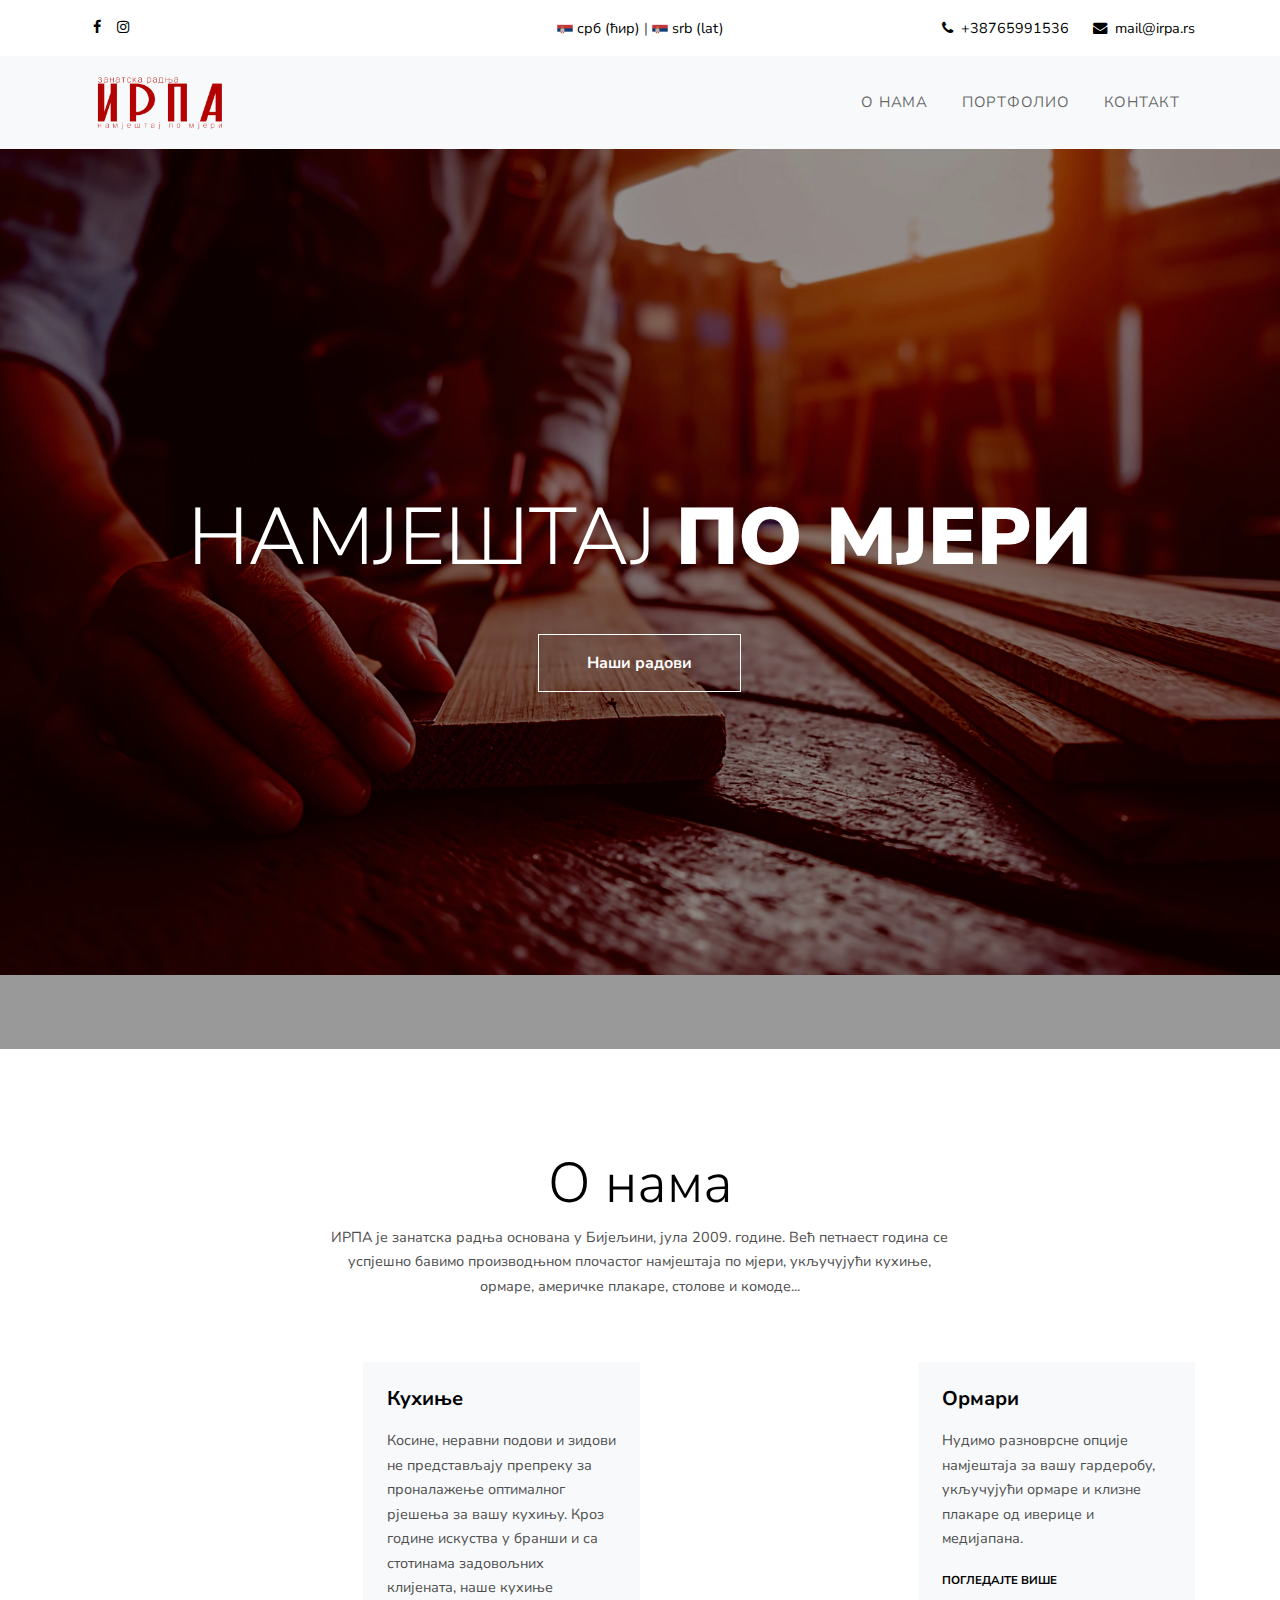
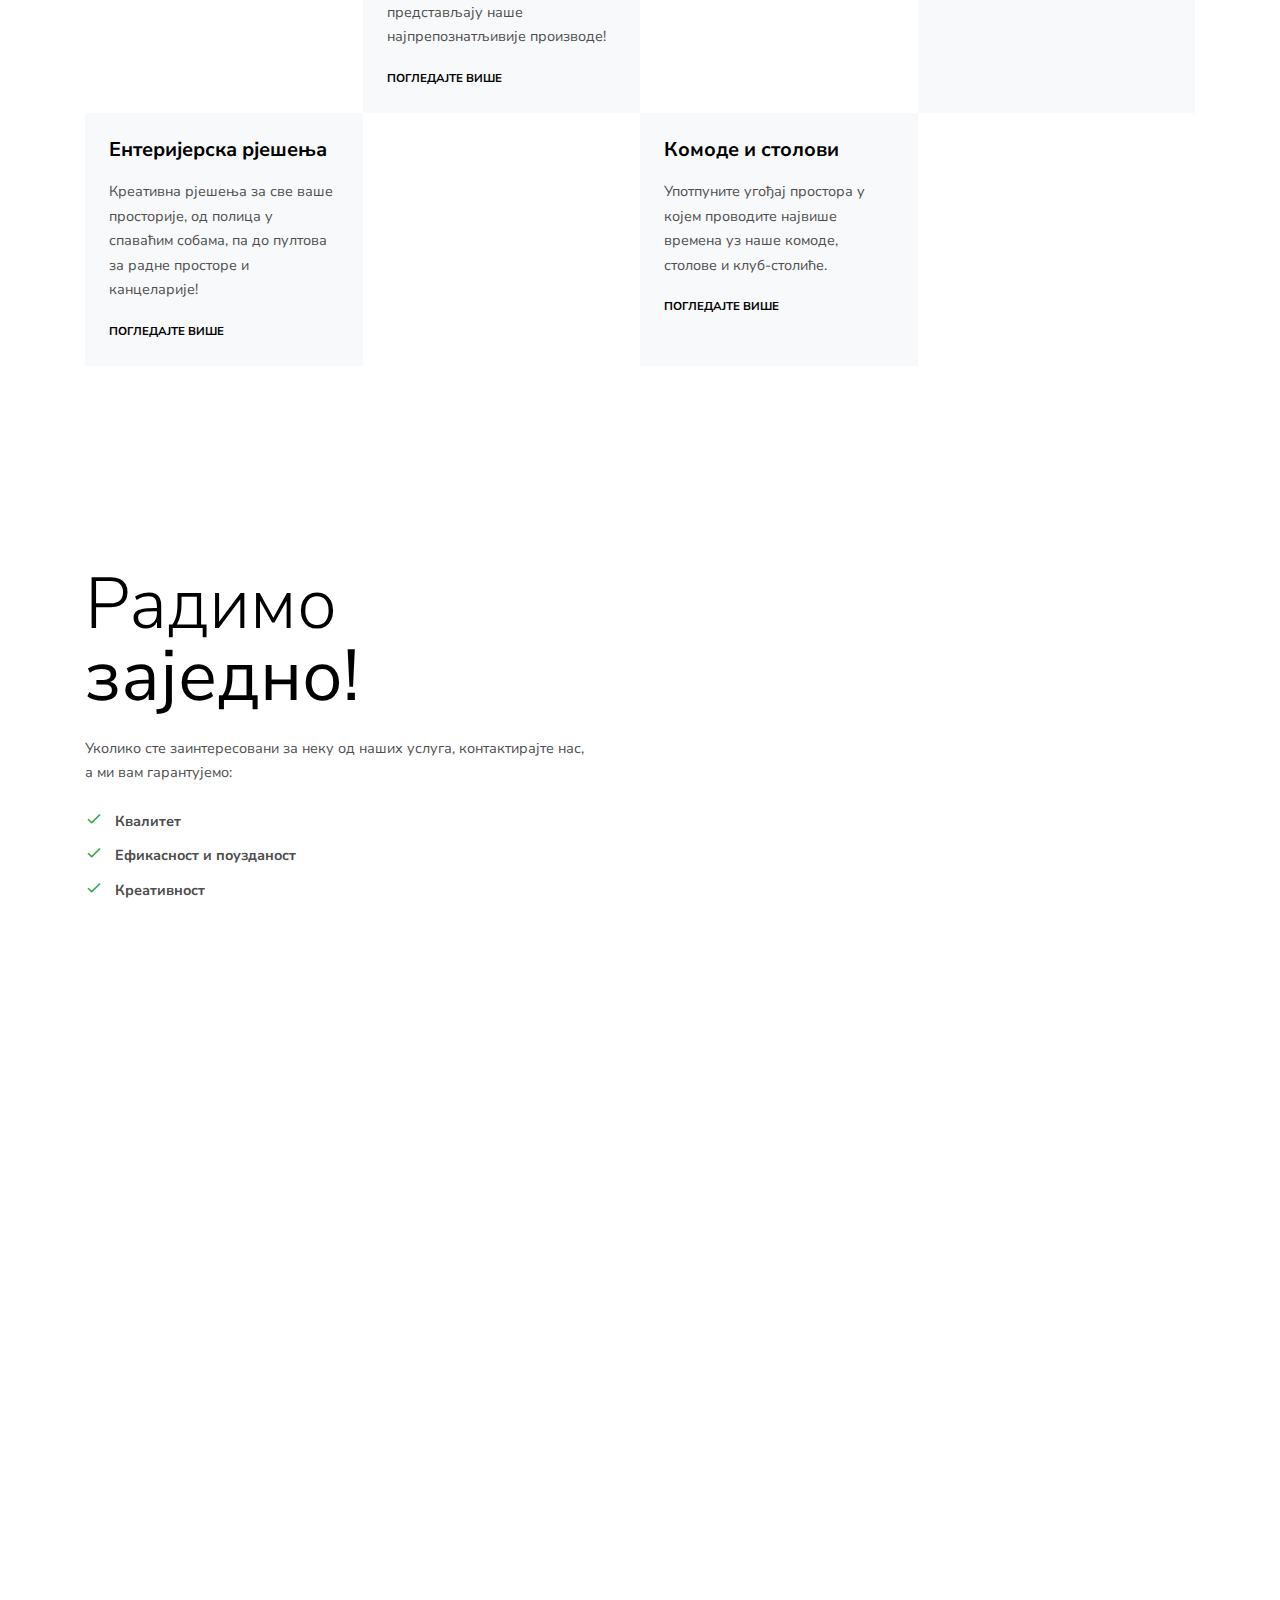
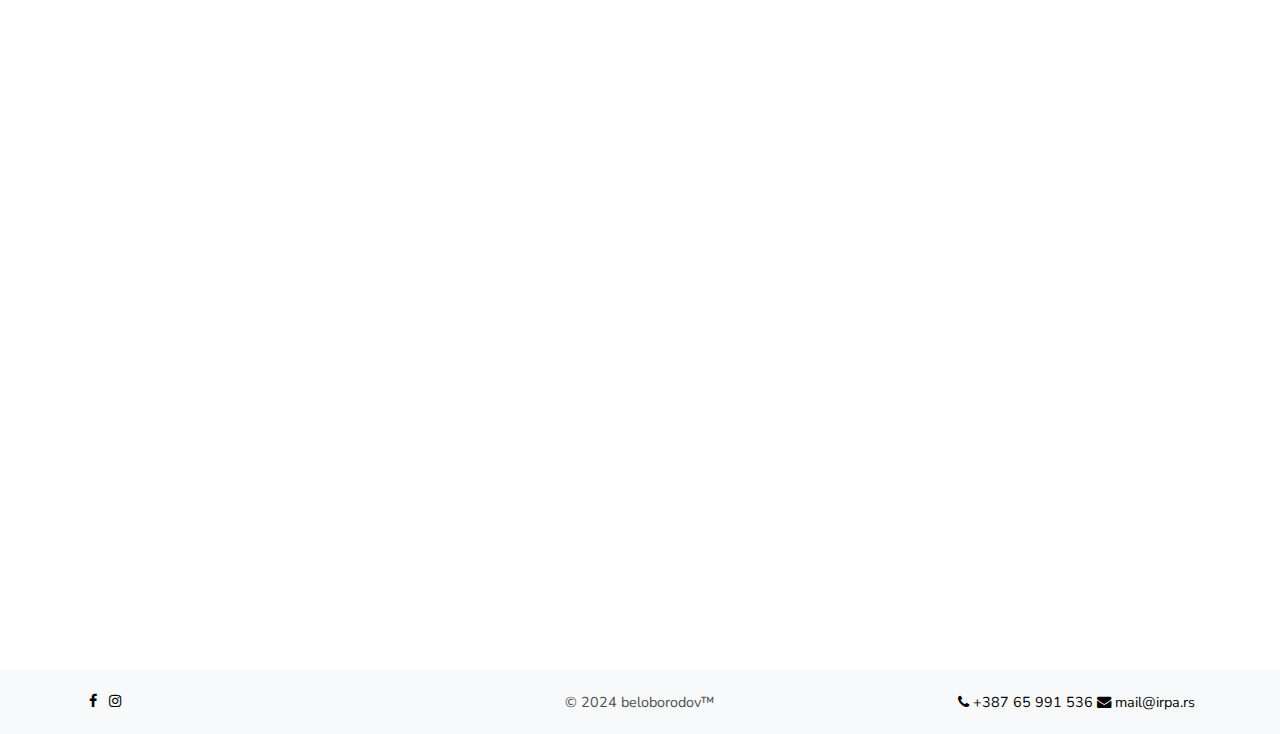
==== index.html @ f404a2d0 "message" ====
<!DOCTYPE html>
<html lang="en">
<head>
  <title>ИРПА</title>
  <meta charset="utf-8">
  <meta name="viewport" content="width=device-width, initial-scale=1, shrink-to-fit=no">

  <link rel="stylesheet" href="https://fonts.googleapis.com/css?family=Nunito+Sans:200,300,400,700,900|Roboto+Mono:300,400,500">
  <link rel="stylesheet" href="fonts/icomoon/style.css">
  <link rel="stylesheet" href="css/bootstrap.min.css">
  <link rel="stylesheet" href="css/magnific-popup.css">
  <link rel="stylesheet" href="css/jquery-ui.css">
  <link rel="stylesheet" href="css/owl.carousel.min.css">
  <link rel="stylesheet" href="css/owl.theme.default.min.css">
  <link rel="stylesheet" href="css/bootstrap-datepicker.css">
  <link rel="stylesheet" href="fonts/flaticon/font/flaticon.css">
  <link rel="stylesheet" href="css/aos.css">
  <link rel="stylesheet" href="css/style.css">
</head>
<body>

<div class="site-wrap">

  <div class="site-navbar-wrap bg-white">
    <div class="container py-2">
      <div class="row align-items-center justify-content-between">
        <div class="col-3 d-flex justify-content-start">
          <a href="https://www.facebook.com/zr.irpa/" class="p-2 pl-0"><span class="icon-facebook"></span></a>
          <a href="https://www.instagram.com/zr.irpa" class="p-2 pl-0"><span class="icon-instagram"></span></a>
        </div>

        <div class="col-6 text-center">
          <!-- Language Switcher in the Center -->
          <a href="index.html">
            <img src="flag.png" alt="Serbia Flag" style="height: 16px; width: 16px;" />
            срб (ћир)
          </a>
          |
          <a href="#indexlatin.html">
            <img src="flag.png" alt="Serbia Flag" style="height: 16px; width: 16px;" />
            srb (lat)
          </a>
        </div>

        <div class="col-3 d-flex justify-content-end">
          <a href="#" class="d-flex align-items-center ml-auto mr-4">
            <span class="icon-phone mr-2"></span>
            <span class="d-none d-md-inline-block">+38765991536</span>
          </a>
          <a href="#" class="d-flex align-items-center">
            <span class="icon-envelope mr-2"></span>
            <span class="d-none d-md-inline-block">mail@irpa.rs</span>
          </a>
        </div>
      </div>
    </div>
  </div>
    
  <div class="site-navbar bg-light">
    <div class="container py-1">
        <div class="row align-items-center">
            <div class="col-2">
                <h2 class="mb-0 site-logo"><a href="index.html"><img src="logo.png" alt="IRPA Logo" width="150"></a></h2>
            </div>
            <div class="col-10">
                <nav class="site-navigation text-right" role="navigation">
                    <div class="container">
                        <div class="d-inline-block d-lg-none ml-md-0 mr-auto py-3"><a href="#" class="site-menu-toggle js-menu-toggle text-black"><span class="icon-menu h3"></span></a></div>
                        <ul class="site-menu js-clone-nav d-none d-lg-block">
                            <li><a href="index.html">О нама</a></li>
                            <li><a href="index.html">Портфолио</a></li>
                            <li><a href="index.html">Контакт</a></li>
                        </ul>
                    </div>
                </nav>
            </div>
        </div>
    </div>
</div>
  
  <div class="slide-one-item home-slider owl-carousel">
    <div class="site-blocks-cover overlay" style="background-image: url(images/hero_bg_1.jpg);" data-aos="fade" data-stellar-background-ratio="0.5">
      <div class="container">
        <div class="row align-items-center justify-content-center text-center">
          <div class="col-md-10">
            <h1 class="mb-5">Намјештај <strong>по мјери</strong></h1>
            <p>
              <a href="portfolio.html" class="btn btn-white btn-outline-white py-3 px-5 rounded-0"><strong>Наши радови</strong></a>
            </p>
          </div>
        </div>
      </div>
    </div>
  </div>

  <div class="site-section">
    <div class="container">
      <div class="row mb-5 justify-content-center">
        <div class="col-12 text-center">
          <h2 class="font-weight-light text-black display-4">О нама</h2>
        </div>
        <div class="col-md-7 text-center">
          <p>ИРПА је занатска радња основана у Бијељини, јула 2009. године. Већ петнаест година се успјешно бавимо производњном плочастог намјештаја по мјери, укључујући кухиње, ормаре, америчке плакаре, столове и комоде...</p>
        </div>
      </div>

      <div class="row no-gutters align-items-stretch h-100">
        <div class="col-lg-6">
          <div class="row no-gutters align-items-stretch h-100 half-sm">
            <div class="col-md-6 bg-image bg-sm-height" style="background-image: url('images/img_4_colored.jpg');" data-aos="fade" data-aos-delay="0"></div>
            <div class="col-md-6 bg-light text">
              <div class="p-4">
                <h2 class="h5 mb-3 text-black line-height-sm"><strong>Кухиње</strong></h2>
                <p>Косине, неравни подови и зидови не представљају препреку за проналажење оптималног рјешења за вашу кухињу. Кроз године искуства у бранши и са стотинама задовољних клијената, наше кухиње представљају наше најпрепознатљивије производе!</p>
                <p class="mb-0"><a href="#" class=""><small class="text-uppercase font-weight-bold text-black">Погледајте више</small></a></p>
              </div>
            </div>
          </div>
        </div>

        <div class="col-lg-6">
          <div class="row no-gutters align-items-stretch h-100 half-sm">
            <div class="col-md-6 bg-image order-md-2 order-lg-1 bg-sm-height" style="background-image: url('images/img_1_colored.jpg');" data-aos="fade" data-aos-delay="200"></div>
            <div class="col-md-6 bg-light text order-md-1 order-lg-2">
              <div class="p-4">
                <h2 class="h5 mb-3 text-black line-height-sm"><strong>Oрмари</strong></h2>
                <p>Нудимо разноврсне опције намјештаја за вашу гардеробу, укључујући ормаре и клизне плакаре од иверице и медијапана.</p>
                <p class="mb-0"><a href="#" class=""><small class="text-uppercase font-weight-bold text-black">Погледајте више</small></a></p>
              </div>
            </div>
          </div>
        </div>

        <div class="col-lg-6">
          <div class="row no-gutters align-items-stretch h-100 half-sm">
            <div class="col-md-6 bg-image order-md-1 order-lg-2 bg-sm-height" style="background-image: url('images/img_2_colored.jpg');" data-aos="fade" data-aos-delay="300"></div>
            <div class="col-md-6 bg-light text order-md-2 order-lg-1">
              <div class="p-4">
                <h2 class="h5 mb-3 text-black line-height-sm"><strong>Ентеријерска рјешења</strong></h2>
                <p>Креативна рјешења за све ваше просторије, од полица у спаваћим собама, па до пултова за радне просторе и канцеларије!</p>
                <p class="mb-0"><a href="#" class=""><small class="text-uppercase font-weight-bold text-black">Погледајте више</small></a></p>
              </div>
            </div>
          </div>
        </div>

        <div class="col-lg-6">
          <div class="row no-gutters align-items-stretch h-100 half-sm">
            <div class="col-md-6 bg-image order-md-2 bg-sm-height" style="background-image: url('images/img_3_colored.jpg');" data-aos="fade" data-aos-delay="400"></div>
            <div class="col-md-6 bg-light text order-md-1">
              <div class="p-4">
                <h2 class="h5 mb-3 text-black line-height-sm"><strong>Комоде и столови</strong></h2>
                <p>Употпуните угођај простора у којем проводите највише времена уз наше комоде, столове и клуб-столиће.</p>
                <p class="mb-0"><a href="#" class=""><small class="text-uppercase font-weight-bold text-black">Погледајте више</small></a></p>
              </div>
            </div>
          </div>
        </div>
      </div>
    </div>
  </div>

  <div class="site-section">
    <div class="container">
      <div class="row">
        <div class="col-md-6 bg-image bg-sm-height mb-5 mb-md-0 order-md-2" style="background-image: url('images/img_5.jpg');" data-aos="fade-up"></div>
        <div class="col-md-6 pr-md-5 order-md-1">
          <h2 class="display-3 line-height-xs text-black mb-4">Радимо <strong>заједно!</strong></h2>
          <p class="mb-4">Уколико сте заинтересовани за неку од наших услуга, контактирајте нас, а ми вам гарантујемо:</p>
          <ul class="site-block-check">
            <li><strong>Квалитет</strong></li>
            <li><strong>Ефикасност и поузданост</strong></li>
            <li><strong>Креативност</strong></li>
          </ul>
        </div>
      </div>
    </div>
  </div>

  <div class="site-block-half d-block d-lg-flex site-block-video" data-aos="fade">
    <div class="image bg-image order-2" style="background-image: url(images/hero_bg_13.jpg); ">
      <a href="https://vimeo.com/channels/staffpicks/93951774" class="play-button popup-vimeo"><span class="icon-play"></span></a>
    </div>
    <div class="text order-1">
      <h2 class="site-heading text-black mb-3">Погледајте наш <strong>портфолио</strong></h2>
      <p class="lead">Уколико немате јасну идеју какав намјештај желите, погледајте галерију наших изабраних радова, која Вам може послужити као инспирација!</p>
      <p><a href="portfolio.html" class="btn btn-outline-primary btn-sm rounded-0 p-2 px-4">ПОРТФОЛИО</a></p>
    </div>
  </div>

  <div class="promo py-5 bg-brown" data-aos="fade" id="contact-section">
    <div class="container text-center">
      <h2 class="d-block mb-0 font-weight-light text-white"><a href="#contact-section" class="text-white d-block">Контактирајте нас!</a></h2>
    </div>
  </div>

  <div class="center">
    <iframe
        src="https://www.google.com/maps/embed?pb=!1m18!1m12!1m3!1d2832.951326896959!2d19.2099784760359!3d44.761407371071144!2m3!1f0!2f0!3f0!3m2!1i1024!2i768!4f13.1!3m3!1m2!1s0x475be93244604fe9%3A0x9eb2075af1047725!2z0JfQoCAi0JjQoNCf0JAiINCR0LjRmNC10ZnQuNC90LA!5e0!3m2!1ssr!2sba!4v1713713664537!5m2!1ssr!2sba"
        width="600"
        height="450"
        style="border: 0;"
        allowfullscreen=""
        loading="lazy"
        referrerpolicy="no-referrer-when-downgrade">
    </iframe>
</div>

<footer class="site-footer bg-light py-3"> <!-- Reduced padding to minimize space -->
  <div class="container">
    <div class="row justify-content-between align-items-center"> <!-- Ensures correct alignment and spacing -->
      
      <!-- Social media icons -->
      <div class="col-4 d-flex justify-content-start"> <!-- Adjusted column width -->
        <a href="https://www.facebook.com/zr.irpa/" class="p-1"><span class="icon-facebook"></span></a>
        <a href="https://www.instagram.com/zr.irpa" class="p-1 ml-1"><span class="icon-instagram"></span></a> <!-- Small margin-left for slight separation -->
      </div>

      <!-- Copyright text -->
      <div class="col-4 text-center"> <!-- Adjusted column width -->
        <p class="mb-0">© 2024 beloborodov™</p>
      </div>

      <!-- Contact information -->
      <div class="col-4 d-flex justify-content-end"> <!-- Adjusted column width -->
        <a href="#" class="d-flex align-items-center mr-1"> <!-- Reduced margin-right -->
          <span class="icon-phone mr-1"></span> 
          <span class="d-none d-md-inline-block">+387 65 991 536</span>
        </a>
        <a href="#" class="d-flex align-items-center"> 
          <span class="icon-envelope mr-1"></span> 
          <span class="d-none d-md-inline-block">mail@irpa.rs</span>
        </a>
      </div>
      
    </div>
  </div>
</footer>

  <script src="js/jquery-3.3.1.min.js"></script>
  <script src="js/jquery-migrate-3.0.1.min.js"></script>
  <script src="js/jquery-ui.js"></script>
  <script src="js/popper.min.js"></script>
  <script src="js/bootstrap.min.js"></script>
  <script src="js/owl.carousel.min.js"></script>
  <script src="js/jquery.stellar.min.js"></script>
  <script src="js/jquery.countdown.min.js"></script>
  <script src="js/jquery.magnific-popup.min.js"></script>
  <script src="js/aos.js"></script>
  <script src="js/main.js"></script>

</div> <!-- .site-wrap -->
</body>
</html>
---- fonts/icomoon/style.css ----
@font-face {
  font-family: 'icomoon';
  src:  url('fonts/icomoon.eot?10si43');
  src:  url('fonts/icomoon.eot?10si43#iefix') format('embedded-opentype'),
    url('fonts/icomoon.ttf?10si43') format('truetype'),
    url('fonts/icomoon.woff?10si43') format('woff'),
    url('fonts/icomoon.svg?10si43#icomoon') format('svg');
  font-weight: normal;
  font-style: normal;
}

[class^="icon-"], [class*=" icon-"] {
  /* use !important to prevent issues with browser extensions that change fonts */
  font-family: 'icomoon' !important;
  speak: none;
  font-style: normal;
  font-weight: normal;
  font-variant: normal;
  text-transform: none;
  line-height: 1;

  /* Better Font Rendering =========== */
  -webkit-font-smoothing: antialiased;
  -moz-osx-font-smoothing: grayscale;
}

.icon-asterisk:before {
  content: "\f069";
}
.icon-plus:before {
  content: "\f067";
}
.icon-question:before {
  content: "\f128";
}
.icon-minus:before {
  content: "\f068";
}
.icon-glass:before {
  content: "\f000";
}
.icon-music:before {
  content: "\f001";
}
.icon-search:before {
  content: "\f002";
}
.icon-envelope-o:before {
  content: "\f003";
}
.icon-heart:before {
  content: "\f004";
}
.icon-star:before {
  content: "\f005";
}
.icon-star-o:before {
  content: "\f006";
}
.icon-user:before {
  content: "\f007";
}
.icon-film:before {
  content: "\f008";
}
.icon-th-large:before {
  content: "\f009";
}
.icon-th:before {
  content: "\f00a";
}
.icon-th-list:before {
  content: "\f00b";
}
.icon-check:before {
  content: "\f00c";
}
.icon-close:before {
  content: "\f00d";
}
.icon-remove:before {
  content: "\f00d";
}
.icon-times:before {
  content: "\f00d";
}
.icon-search-plus:before {
  content: "\f00e";
}
.icon-search-minus:before {
  content: "\f010";
}
.icon-power-off:before {
  content: "\f011";
}
.icon-signal:before {
  content: "\f012";
}
.icon-cog:before {
  content: "\f013";
}
.icon-gear:before {
  content: "\f013";
}
.icon-trash-o:before {
  content: "\f014";
}
.icon-home:before {
  content: "\f015";
}
.icon-file-o:before {
  content: "\f016";
}
.icon-clock-o:before {
  content: "\f017";
}
.icon-road:before {
  content: "\f018";
}
.icon-download:before {
  content: "\f019";
}
.icon-arrow-circle-o-down:before {
  content: "\f01a";
}
.icon-arrow-circle-o-up:before {
  content: "\f01b";
}
.icon-inbox:before {
  content: "\f01c";
}
.icon-play-circle-o:before {
  content: "\f01d";
}
.icon-repeat:before {
  content: "\f01e";
}
.icon-rotate-right:before {
  content: "\f01e";
}
.icon-refresh:before {
  content: "\f021";
}
.icon-list-alt:before {
  content: "\f022";
}
.icon-lock:before {
  content: "\f023";
}
.icon-flag:before {
  content: "\f024";
}
.icon-headphones:before {
  content: "\f025";
}
.icon-volume-off:before {
  content: "\f026";
}
.icon-volume-down:before {
  content: "\f027";
}
.icon-volume-up:before {
  content: "\f028";
}
.icon-qrcode:before {
  content: "\f029";
}
.icon-barcode:before {
  content: "\f02a";
}
.icon-tag:before {
  content: "\f02b";
}
.icon-tags:before {
  content: "\f02c";
}
.icon-book:before {
  content: "\f02d";
}
.icon-bookmark:before {
  content: "\f02e";
}
.icon-print:before {
  content: "\f02f";
}
.icon-camera:before {
  content: "\f030";
}
.icon-font:before {
  content: "\f031";
}
.icon-bold:before {
  content: "\f032";
}
.icon-italic:before {
  content: "\f033";
}
.icon-text-height:before {
  content: "\f034";
}
.icon-text-width:before {
  content: "\f035";
}
.icon-align-left:before {
  content: "\f036";
}
.icon-align-center:before {
  content: "\f037";
}
.icon-align-right:before {
  content: "\f038";
}
.icon-align-justify:before {
  content: "\f039";
}
.icon-list:before {
  content: "\f03a";
}
.icon-dedent:before {
  content: "\f03b";
}
.icon-outdent:before {
  content: "\f03b";
}
.icon-indent:before {
  content: "\f03c";
}
.icon-video-camera:before {
  content: "\f03d";
}
.icon-image:before {
  content: "\f03e";
}
.icon-photo:before {
  content: "\f03e";
}
.icon-picture-o:before {
  content: "\f03e";
}
.icon-pencil:before {
  content: "\f040";
}
.icon-map-marker:before {
  content: "\f041";
}
.icon-adjust:before {
  content: "\f042";
}
.icon-tint:before {
  content: "\f043";
}
.icon-edit:before {
  content: "\f044";
}
.icon-pencil-square-o:before {
  content: "\f044";
}
.icon-share-square-o:before {
  content: "\f045";
}
.icon-check-square-o:before {
  content: "\f046";
}
.icon-arrows:before {
  content: "\f047";
}
.icon-step-backward:before {
  content: "\f048";
}
.icon-fast-backward:before {
  content: "\f049";
}
.icon-backward:before {
  content: "\f04a";
}
.icon-play:before {
  content: "\f04b";
}
.icon-pause:before {
  content: "\f04c";
}
.icon-stop:before {
  content: "\f04d";
}
.icon-forward:before {
  content: "\f04e";
}
.icon-fast-forward:before {
  content: "\f050";
}
.icon-step-forward:before {
  content: "\f051";
}
.icon-eject:before {
  content: "\f052";
}
.icon-chevron-left:before {
  content: "\f053";
}
.icon-chevron-right:before {
  content: "\f054";
}
.icon-plus-circle:before {
  content: "\f055";
}
.icon-minus-circle:before {
  content: "\f056";
}
.icon-times-circle:before {
  content: "\f057";
}
.icon-check-circle:before {
  content: "\f058";
}
.icon-question-circle:before {
  content: "\f059";
}
.icon-info-circle:before {
  content: "\f05a";
}
.icon-crosshairs:before {
  content: "\f05b";
}
.icon-times-circle-o:before {
  content: "\f05c";
}
.icon-check-circle-o:before {
  content: "\f05d";
}
.icon-ban:before {
  content: "\f05e";
}
.icon-arrow-left:before {
  content: "\f060";
}
.icon-arrow-right:before {
  content: "\f061";
}
.icon-arrow-up:before {
  content: "\f062";
}
.icon-arrow-down:before {
  content: "\f063";
}
.icon-mail-forward:before {
  content: "\f064";
}
.icon-share:before {
  content: "\f064";
}
.icon-expand:before {
  content: "\f065";
}
.icon-compress:before {
  content: "\f066";
}
.icon-exclamation-circle:before {
  content: "\f06a";
}
.icon-gift:before {
  content: "\f06b";
}
.icon-leaf:before {
  content: "\f06c";
}
.icon-fire:before {
  content: "\f06d";
}
.icon-eye:before {
  content: "\f06e";
}
.icon-eye-slash:before {
  content: "\f070";
}
.icon-exclamation-triangle:before {
  content: "\f071";
}
.icon-warning:before {
  content: "\f071";
}
.icon-plane:before {
  content: "\f072";
}
.icon-calendar:before {
  content: "\f073";
}
.icon-random:before {
  content: "\f074";
}
.icon-comment:before {
  content: "\f075";
}
.icon-magnet:before {
  content: "\f076";
}
.icon-chevron-up:before {
  content: "\f077";
}
.icon-chevron-down:before {
  content: "\f078";
}
.icon-retweet:before {
  content: "\f079";
}
.icon-shopping-cart:before {
  content: "\f07a";
}
.icon-folder:before {
  content: "\f07b";
}
.icon-folder-open:before {
  content: "\f07c";
}
.icon-arrows-v:before {
  content: "\f07d";
}
.icon-arrows-h:before {
  content: "\f07e";
}
.icon-bar-chart:before {
  content: "\f080";
}
.icon-bar-chart-o:before {
  content: "\f080";
}
.icon-twitter-square:before {
  content: "\f081";
}
.icon-facebook-square:before {
  content: "\f082";
}
.icon-camera-retro:before {
  content: "\f083";
}
.icon-key:before {
  content: "\f084";
}
.icon-cogs:before {
  content: "\f085";
}
.icon-gears:before {
  content: "\f085";
}
.icon-comments:before {
  content: "\f086";
}
.icon-thumbs-o-up:before {
  content: "\f087";
}
.icon-thumbs-o-down:before {
  content: "\f088";
}
.icon-star-half:before {
  content: "\f089";
}
.icon-heart-o:before {
  content: "\f08a";
}
.icon-sign-out:before {
  content: "\f08b";
}
.icon-linkedin-square:before {
  content: "\f08c";
}
.icon-thumb-tack:before {
  content: "\f08d";
}
.icon-external-link:before {
  content: "\f08e";
}
.icon-sign-in:before {
  content: "\f090";
}
.icon-trophy:before {
  content: "\f091";
}
.icon-github-square:before {
  content: "\f092";
}
.icon-upload:before {
  content: "\f093";
}
.icon-lemon-o:before {
  content: "\f094";
}
.icon-phone:before {
  content: "\f095";
}
.icon-square-o:before {
  content: "\f096";
}
.icon-bookmark-o:before {
  content: "\f097";
}
.icon-phone-square:before {
  content: "\f098";
}
.icon-twitter:before {
  content: "\f099";
}
.icon-facebook:before {
  content: "\f09a";
}
.icon-facebook-f:before {
  content: "\f09a";
}
.icon-github:before {
  content: "\f09b";
}
.icon-unlock:before {
  content: "\f09c";
}
.icon-credit-card:before {
  content: "\f09d";
}
.icon-feed:before {
  content: "\f09e";
}
.icon-rss:before {
  content: "\f09e";
}
.icon-hdd-o:before {
  content: "\f0a0";
}
.icon-bullhorn:before {
  content: "\f0a1";
}
.icon-bell-o:before {
  content: "\f0a2";
}
.icon-certificate:before {
  content: "\f0a3";
}
.icon-hand-o-right:before {
  content: "\f0a4";
}
.icon-hand-o-left:before {
  content: "\f0a5";
}
.icon-hand-o-up:before {
  content: "\f0a6";
}
.icon-hand-o-down:before {
  content: "\f0a7";
}
.icon-arrow-circle-left:before {
  content: "\f0a8";
}
.icon-arrow-circle-right:before {
  content: "\f0a9";
}
.icon-arrow-circle-up:before {
  content: "\f0aa";
}
.icon-arrow-circle-down:before {
  content: "\f0ab";
}
.icon-globe:before {
  content: "\f0ac";
}
.icon-wrench:before {
  content: "\f0ad";
}
.icon-tasks:before {
  content: "\f0ae";
}
.icon-filter:before {
  content: "\f0b0";
}
.icon-briefcase:before {
  content: "\f0b1";
}
.icon-arrows-alt:before {
  content: "\f0b2";
}
.icon-group:before {
  content: "\f0c0";
}
.icon-users:before {
  content: "\f0c0";
}
.icon-chain:before {
  content: "\f0c1";
}
.icon-link:before {
  content: "\f0c1";
}
.icon-cloud:before {
  content: "\f0c2";
}
.icon-flask:before {
  content: "\f0c3";
}
.icon-cut:before {
  content: "\f0c4";
}
.icon-scissors:before {
  content: "\f0c4";
}
.icon-copy:before {
  content: "\f0c5";
}
.icon-files-o:before {
  content: "\f0c5";
}
.icon-paperclip:before {
  content: "\f0c6";
}
.icon-floppy-o:before {
  content: "\f0c7";
}
.icon-save:before {
  content: "\f0c7";
}
.icon-square:before {
  content: "\f0c8";
}
.icon-bars:before {
  content: "\f0c9";
}
.icon-navicon:before {
  content: "\f0c9";
}
.icon-reorder:before {
  content: "\f0c9";
}
.icon-list-ul:before {
  content: "\f0ca";
}
.icon-list-ol:before {
  content: "\f0cb";
}
.icon-strikethrough:before {
  content: "\f0cc";
}
.icon-underline:before {
  content: "\f0cd";
}
.icon-table:before {
  content: "\f0ce";
}
.icon-magic:before {
  content: "\f0d0";
}
.icon-truck:before {
  content: "\f0d1";
}
.icon-pinterest:before {
  content: "\f0d2";
}
.icon-pinterest-square:before {
  content: "\f0d3";
}
.icon-google-plus-square:before {
  content: "\f0d4";
}
.icon-google-plus:before {
  content: "\f0d5";
}
.icon-money:before {
  content: "\f0d6";
}
.icon-caret-down:before {
  content: "\f0d7";
}
.icon-caret-up:before {
  content: "\f0d8";
}
.icon-caret-left:before {
  content: "\f0d9";
}
.icon-caret-right:before {
  content: "\f0da";
}
.icon-columns:before {
  content: "\f0db";
}
.icon-sort:before {
  content: "\f0dc";
}
.icon-unsorted:before {
  content: "\f0dc";
}
.icon-sort-desc:before {
  content: "\f0dd";
}
.icon-sort-down:before {
  content: "\f0dd";
}
.icon-sort-asc:before {
  content: "\f0de";
}
.icon-sort-up:before {
  content: "\f0de";
}
.icon-envelope:before {
  content: "\f0e0";
}
.icon-linkedin:before {
  content: "\f0e1";
}
.icon-rotate-left:before {
  content: "\f0e2";
}
.icon-undo:before {
  content: "\f0e2";
}
.icon-gavel:before {
  content: "\f0e3";
}
.icon-legal:before {
  content: "\f0e3";
}
.icon-dashboard:before {
  content: "\f0e4";
}
.icon-tachometer:before {
  content: "\f0e4";
}
.icon-comment-o:before {
  content: "\f0e5";
}
.icon-comments-o:before {
  content: "\f0e6";
}
.icon-bolt:before {
  content: "\f0e7";
}
.icon-flash:before {
  content: "\f0e7";
}
.icon-sitemap:before {
  content: "\f0e8";
}
.icon-umbrella:before {
  content: "\f0e9";
}
.icon-clipboard:before {
  content: "\f0ea";
}
.icon-paste:before {
  content: "\f0ea";
}
.icon-lightbulb-o:before {
  content: "\f0eb";
}
.icon-exchange:before {
  content: "\f0ec";
}
.icon-cloud-download:before {
  content: "\f0ed";
}
.icon-cloud-upload:before {
  content: "\f0ee";
}
.icon-user-md:before {
  content: "\f0f0";
}
.icon-stethoscope:before {
  content: "\f0f1";
}
.icon-suitcase:before {
  content: "\f0f2";
}
.icon-bell:before {
  content: "\f0f3";
}
.icon-coffee:before {
  content: "\f0f4";
}
.icon-cutlery:before {
  content: "\f0f5";
}
.icon-file-text-o:before {
  content: "\f0f6";
}
.icon-building-o:before {
  content: "\f0f7";
}
.icon-hospital-o:before {
  content: "\f0f8";
}
.icon-ambulance:before {
  content: "\f0f9";
}
.icon-medkit:before {
  content: "\f0fa";
}
.icon-fighter-jet:before {
  content: "\f0fb";
}
.icon-beer:before {
  content: "\f0fc";
}
.icon-h-square:before {
  content: "\f0fd";
}
.icon-plus-square:before {
  content: "\f0fe";
}
.icon-angle-double-left:before {
  content: "\f100";
}
.icon-angle-double-right:before {
  content: "\f101";
}
.icon-angle-double-up:before {
  content: "\f102";
}
.icon-angle-double-down:before {
  content: "\f103";
}
.icon-angle-left:before {
  content: "\f104";
}
.icon-angle-right:before {
  content: "\f105";
}
.icon-angle-up:before {
  content: "\f106";
}
.icon-angle-down:before {
  content: "\f107";
}
.icon-desktop:before {
  content: "\f108";
}
.icon-laptop:before {
  content: "\f109";
}
.icon-tablet:before {
  content: "\f10a";
}
.icon-mobile:before {
  content: "\f10b";
}
.icon-mobile-phone:before {
  content: "\f10b";
}
.icon-circle-o:before {
  content: "\f10c";
}
.icon-quote-left:before {
  content: "\f10d";
}
.icon-quote-right:before {
  content: "\f10e";
}
.icon-spinner:before {
  content: "\f110";
}
.icon-circle:before {
  content: "\f111";
}
.icon-mail-reply:before {
  content: "\f112";
}
.icon-reply:before {
  content: "\f112";
}
.icon-github-alt:before {
  content: "\f113";
}
.icon-folder-o:before {
  content: "\f114";
}
.icon-folder-open-o:before {
  content: "\f115";
}
.icon-smile-o:before {
  content: "\f118";
}
.icon-frown-o:before {
  content: "\f119";
}
.icon-meh-o:before {
  content: "\f11a";
}
.icon-gamepad:before {
  content: "\f11b";
}
.icon-keyboard-o:before {
  content: "\f11c";
}
.icon-flag-o:before {
  content: "\f11d";
}
.icon-flag-checkered:before {
  content: "\f11e";
}
.icon-terminal:before {
  content: "\f120";
}
.icon-code:before {
  content: "\f121";
}
.icon-mail-reply-all:before {
  content: "\f122";
}
.icon-reply-all:before {
  content: "\f122";
}
.icon-star-half-empty:before {
  content: "\f123";
}
.icon-star-half-full:before {
  content: "\f123";
}
.icon-star-half-o:before {
  content: "\f123";
}
.icon-location-arrow:before {
  content: "\f124";
}
.icon-crop:before {
  content: "\f125";
}
.icon-code-fork:before {
  content: "\f126";
}
.icon-chain-broken:before {
  content: "\f127";
}
.icon-unlink:before {
  content: "\f127";
}
.icon-info:before {
  content: "\f129";
}
.icon-exclamation:before {
  content: "\f12a";
}
.icon-superscript:before {
  content: "\f12b";
}
.icon-subscript:before {
  content: "\f12c";
}
.icon-eraser:before {
  content: "\f12d";
}
.icon-puzzle-piece:before {
  content: "\f12e";
}
.icon-microphone:before {
  content: "\f130";
}
.icon-microphone-slash:before {
  content: "\f131";
}
.icon-shield:before {
  content: "\f132";
}
.icon-calendar-o:before {
  content: "\f133";
}
.icon-fire-extinguisher:before {
  content: "\f134";
}
.icon-rocket:before {
  content: "\f135";
}
.icon-maxcdn:before {
  content: "\f136";
}
.icon-chevron-circle-left:before {
  content: "\f137";
}
.icon-chevron-circle-right:before {
  content: "\f138";
}
.icon-chevron-circle-up:before {
  content: "\f139";
}
.icon-chevron-circle-down:before {
  content: "\f13a";
}
.icon-html5:before {
  content: "\f13b";
}
.icon-css3:before {
  content: "\f13c";
}
.icon-anchor:before {
  content: "\f13d";
}
.icon-unlock-alt:before {
  content: "\f13e";
}
.icon-bullseye:before {
  content: "\f140";
}
.icon-ellipsis-h:before {
  content: "\f141";
}
.icon-ellipsis-v:before {
  content: "\f142";
}
.icon-rss-square:before {
  content: "\f143";
}
.icon-play-circle:before {
  content: "\f144";
}
.icon-ticket:before {
  content: "\f145";
}
.icon-minus-square:before {
  content: "\f146";
}
.icon-minus-square-o:before {
  content: "\f147";
}
.icon-level-up:before {
  content: "\f148";
}
.icon-level-down:before {
  content: "\f149";
}
.icon-check-square:before {
  content: "\f14a";
}
.icon-pencil-square:before {
  content: "\f14b";
}
.icon-external-link-square:before {
  content: "\f14c";
}
.icon-share-square:before {
  content: "\f14d";
}
.icon-compass:before {
  content: "\f14e";
}
.icon-caret-square-o-down:before {
  content: "\f150";
}
.icon-toggle-down:before {
  content: "\f150";
}
.icon-caret-square-o-up:before {
  content: "\f151";
}
.icon-toggle-up:before {
  content: "\f151";
}
.icon-caret-square-o-right:before {
  content: "\f152";
}
.icon-toggle-right:before {
  content: "\f152";
}
.icon-eur:before {
  content: "\f153";
}
.icon-euro:before {
  content: "\f153";
}
.icon-gbp:before {
  content: "\f154";
}
.icon-dollar:before {
  content: "\f155";
}
.icon-usd:before {
  content: "\f155";
}
.icon-inr:before {
  content: "\f156";
}
.icon-rupee:before {
  content: "\f156";
}
.icon-cny:before {
  content: "\f157";
}
.icon-jpy:before {
  content: "\f157";
}
.icon-rmb:before {
  content: "\f157";
}
.icon-yen:before {
  content: "\f157";
}
.icon-rouble:before {
  content: "\f158";
}
.icon-rub:before {
  content: "\f158";
}
.icon-ruble:before {
  content: "\f158";
}
.icon-krw:before {
  content: "\f159";
}
.icon-won:before {
  content: "\f159";
}
.icon-bitcoin:before {
  content: "\f15a";
}
.icon-btc:before {
  content: "\f15a";
}
.icon-file:before {
  content: "\f15b";
}
.icon-file-text:before {
  content: "\f15c";
}
.icon-sort-alpha-asc:before {
  content: "\f15d";
}
.icon-sort-alpha-desc:before {
  content: "\f15e";
}
.icon-sort-amount-asc:before {
  content: "\f160";
}
.icon-sort-amount-desc:before {
  content: "\f161";
}
.icon-sort-numeric-asc:before {
  content: "\f162";
}
.icon-sort-numeric-desc:before {
  content: "\f163";
}
.icon-thumbs-up:before {
  content: "\f164";
}
.icon-thumbs-down:before {
  content: "\f165";
}
.icon-youtube-square:before {
  content: "\f166";
}
.icon-youtube:before {
  content: "\f167";
}
.icon-xing:before {
  content: "\f168";
}
.icon-xing-square:before {
  content: "\f169";
}
.icon-youtube-play:before {
  content: "\f16a";
}
.icon-dropbox:before {
  content: "\f16b";
}
.icon-stack-overflow:before {
  content: "\f16c";
}
.icon-instagram:before {
  content: "\f16d";
}
.icon-flickr:before {
  content: "\f16e";
}
.icon-adn:before {
  content: "\f170";
}
.icon-bitbucket:before {
  content: "\f171";
}
.icon-bitbucket-square:before {
  content: "\f172";
}
.icon-tumblr:before {
  content: "\f173";
}
.icon-tumblr-square:before {
  content: "\f174";
}
.icon-long-arrow-down:before {
  content: "\f175";
}
.icon-long-arrow-up:before {
  content: "\f176";
}
.icon-long-arrow-left:before {
  content: "\f177";
}
.icon-long-arrow-right:before {
  content: "\f178";
}
.icon-apple:before {
  content: "\f179";
}
.icon-windows:before {
  content: "\f17a";
}
.icon-android:before {
  content: "\f17b";
}
.icon-linux:before {
  content: "\f17c";
}
.icon-dribbble:before {
  content: "\f17d";
}
.icon-skype:before {
  content: "\f17e";
}
.icon-foursquare:before {
  content: "\f180";
}
.icon-trello:before {
  content: "\f181";
}
.icon-female:before {
  content: "\f182";
}
.icon-male:before {
  content: "\f183";
}
.icon-gittip:before {
  content: "\f184";
}
.icon-gratipay:before {
  content: "\f184";
}
.icon-sun-o:before {
  content: "\f185";
}
.icon-moon-o:before {
  content: "\f186";
}
.icon-archive:before {
  content: "\f187";
}
.icon-bug:before {
  content: "\f188";
}
.icon-vk:before {
  content: "\f189";
}
.icon-weibo:before {
  content: "\f18a";
}
.icon-renren:before {
  content: "\f18b";
}
.icon-pagelines:before {
  content: "\f18c";
}
.icon-stack-exchange:before {
  content: "\f18d";
}
.icon-arrow-circle-o-right:before {
  content: "\f18e";
}
.icon-arrow-circle-o-left:before {
  content: "\f190";
}
.icon-caret-square-o-left:before {
  content: "\f191";
}
.icon-toggle-left:before {
  content: "\f191";
}
.icon-dot-circle-o:before {
  content: "\f192";
}
.icon-wheelchair:before {
  content: "\f193";
}
.icon-vimeo-square:before {
  content: "\f194";
}
.icon-try:before {
  content: "\f195";
}
.icon-turkish-lira:before {
  content: "\f195";
}
.icon-plus-square-o:before {
  content: "\f196";
}
.icon-space-shuttle:before {
  content: "\f197";
}
.icon-slack:before {
  content: "\f198";
}
.icon-envelope-square:before {
  content: "\f199";
}
.icon-wordpress:before {
  content: "\f19a";
}
.icon-openid:before {
  content: "\f19b";
}
.icon-bank:before {
  content: "\f19c";
}
.icon-institution:before {
  content: "\f19c";
}
.icon-university:before {
  content: "\f19c";
}
.icon-graduation-cap:before {
  content: "\f19d";
}
.icon-mortar-board:before {
  content: "\f19d";
}
.icon-yahoo:before {
  content: "\f19e";
}
.icon-google:before {
  content: "\f1a0";
}
.icon-reddit:before {
  content: "\f1a1";
}
.icon-reddit-square:before {
  content: "\f1a2";
}
.icon-stumbleupon-circle:before {
  content: "\f1a3";
}
.icon-stumbleupon:before {
  content: "\f1a4";
}
.icon-delicious:before {
  content: "\f1a5";
}
.icon-digg:before {
  content: "\f1a6";
}
.icon-pied-piper-pp:before {
  content: "\f1a7";
}
.icon-pied-piper-alt:before {
  content: "\f1a8";
}
.icon-drupal:before {
  content: "\f1a9";
}
.icon-joomla:before {
  content: "\f1aa";
}
.icon-language:before {
  content: "\f1ab";
}
.icon-fax:before {
  content: "\f1ac";
}
.icon-building:before {
  content: "\f1ad";
}
.icon-child:before {
  content: "\f1ae";
}
.icon-paw:before {
  content: "\f1b0";
}
.icon-spoon:before {
  content: "\f1b1";
}
.icon-cube:before {
  content: "\f1b2";
}
.icon-cubes:before {
  content: "\f1b3";
}
.icon-behance:before {
  content: "\f1b4";
}
.icon-behance-square:before {
  content: "\f1b5";
}
.icon-steam:before {
  content: "\f1b6";
}
.icon-steam-square:before {
  content: "\f1b7";
}
.icon-recycle:before {
  content: "\f1b8";
}
.icon-automobile:before {
  content: "\f1b9";
}
.icon-car:before {
  content: "\f1b9";
}
.icon-cab:before {
  content: "\f1ba";
}
.icon-taxi:before {
  content: "\f1ba";
}
.icon-tree:before {
  content: "\f1bb";
}
.icon-spotify:before {
  content: "\f1bc";
}
.icon-deviantart:before {
  content: "\f1bd";
}
.icon-soundcloud:before {
  content: "\f1be";
}
.icon-database:before {
  content: "\f1c0";
}
.icon-file-pdf-o:before {
  content: "\f1c1";
}
.icon-file-word-o:before {
  content: "\f1c2";
}
.icon-file-excel-o:before {
  content: "\f1c3";
}
.icon-file-powerpoint-o:before {
  content: "\f1c4";
}
.icon-file-image-o:before {
  content: "\f1c5";
}
.icon-file-photo-o:before {
  content: "\f1c5";
}
.icon-file-picture-o:before {
  content: "\f1c5";
}
.icon-file-archive-o:before {
  content: "\f1c6";
}
.icon-file-zip-o:before {
  content: "\f1c6";
}
.icon-file-audio-o:before {
  content: "\f1c7";
}
.icon-file-sound-o:before {
  content: "\f1c7";
}
.icon-file-movie-o:before {
  content: "\f1c8";
}
.icon-file-video-o:before {
  content: "\f1c8";
}
.icon-file-code-o:before {
  content: "\f1c9";
}
.icon-vine:before {
  content: "\f1ca";
}
.icon-codepen:before {
  content: "\f1cb";
}
.icon-jsfiddle:before {
  content: "\f1cc";
}
.icon-life-bouy:before {
  content: "\f1cd";
}
.icon-life-buoy:before {
  content: "\f1cd";
}
.icon-life-ring:before {
  content: "\f1cd";
}
.icon-life-saver:before {
  content: "\f1cd";
}
.icon-support:before {
  content: "\f1cd";
}
.icon-circle-o-notch:before {
  content: "\f1ce";
}
.icon-ra:before {
  content: "\f1d0";
}
.icon-rebel:before {
  content: "\f1d0";
}
.icon-resistance:before {
  content: "\f1d0";
}
.icon-empire:before {
  content: "\f1d1";
}
.icon-ge:before {
  content: "\f1d1";
}
.icon-git-square:before {
  content: "\f1d2";
}
.icon-git:before {
  content: "\f1d3";
}
.icon-hacker-news:before {
  content: "\f1d4";
}
.icon-y-combinator-square:before {
  content: "\f1d4";
}
.icon-yc-square:before {
  content: "\f1d4";
}
.icon-tencent-weibo:before {
  content: "\f1d5";
}
.icon-qq:before {
  content: "\f1d6";
}
.icon-wechat:before {
  content: "\f1d7";
}
.icon-weixin:before {
  content: "\f1d7";
}
.icon-paper-plane:before {
  content: "\f1d8";
}
.icon-send:before {
  content: "\f1d8";
}
.icon-paper-plane-o:before {
  content: "\f1d9";
}
.icon-send-o:before {
  content: "\f1d9";
}
.icon-history:before {
  content: "\f1da";
}
.icon-circle-thin:before {
  content: "\f1db";
}
.icon-header:before {
  content: "\f1dc";
}
.icon-paragraph:before {
  content: "\f1dd";
}
.icon-sliders:before {
  content: "\f1de";
}
.icon-share-alt:before {
  content: "\f1e0";
}
.icon-share-alt-square:before {
  content: "\f1e1";
}
.icon-bomb:before {
  content: "\f1e2";
}
.icon-futbol-o:before {
  content: "\f1e3";
}
.icon-soccer-ball-o:before {
  content: "\f1e3";
}
.icon-tty:before {
  content: "\f1e4";
}
.icon-binoculars:before {
  content: "\f1e5";
}
.icon-plug:before {
  content: "\f1e6";
}
.icon-slideshare:before {
  content: "\f1e7";
}
.icon-twitch:before {
  content: "\f1e8";
}
.icon-yelp:before {
  content: "\f1e9";
}
.icon-newspaper-o:before {
  content: "\f1ea";
}
.icon-wifi:before {
  content: "\f1eb";
}
.icon-calculator:before {
  content: "\f1ec";
}
.icon-paypal:before {
  content: "\f1ed";
}
.icon-google-wallet:before {
  content: "\f1ee";
}
.icon-cc-visa:before {
  content: "\f1f0";
}
.icon-cc-mastercard:before {
  content: "\f1f1";
}
.icon-cc-discover:before {
  content: "\f1f2";
}
.icon-cc-amex:before {
  content: "\f1f3";
}
.icon-cc-paypal:before {
  content: "\f1f4";
}
.icon-cc-stripe:before {
  content: "\f1f5";
}
.icon-bell-slash:before {
  content: "\f1f6";
}
.icon-bell-slash-o:before {
  content: "\f1f7";
}
.icon-trash:before {
  content: "\f1f8";
}
.icon-copyright:before {
  content: "\f1f9";
}
.icon-at:before {
  content: "\f1fa";
}
.icon-eyedropper:before {
  content: "\f1fb";
}
.icon-paint-brush:before {
  content: "\f1fc";
}
.icon-birthday-cake:before {
  content: "\f1fd";
}
.icon-area-chart:before {
  content: "\f1fe";
}
.icon-pie-chart:before {
  content: "\f200";
}
.icon-line-chart:before {
  content: "\f201";
}
.icon-lastfm:before {
  content: "\f202";
}
.icon-lastfm-square:before {
  content: "\f203";
}
.icon-toggle-off:before {
  content: "\f204";
}
.icon-toggle-on:before {
  content: "\f205";
}
.icon-bicycle:before {
  content: "\f206";
}
.icon-bus:before {
  content: "\f207";
}
.icon-ioxhost:before {
  content: "\f208";
}
.icon-angellist:before {
  content: "\f209";
}
.icon-cc:before {
  content: "\f20a";
}
.icon-ils:before {
  content: "\f20b";
}
.icon-shekel:before {
  content: "\f20b";
}
.icon-sheqel:before {
  content: "\f20b";
}
.icon-meanpath:before {
  content: "\f20c";
}
.icon-buysellads:before {
  content: "\f20d";
}
.icon-connectdevelop:before {
  content: "\f20e";
}
.icon-dashcube:before {
  content: "\f210";
}
.icon-forumbee:before {
  content: "\f211";
}
.icon-leanpub:before {
  content: "\f212";
}
.icon-sellsy:before {
  content: "\f213";
}
.icon-shirtsinbulk:before {
  content: "\f214";
}
.icon-simplybuilt:before {
  content: "\f215";
}
.icon-skyatlas:before {
  content: "\f216";
}
.icon-cart-plus:before {
  content: "\f217";
}
.icon-cart-arrow-down:before {
  content: "\f218";
}
.icon-diamond:before {
  content: "\f219";
}
.icon-ship:before {
  content: "\f21a";
}
.icon-user-secret:before {
  content: "\f21b";
}
.icon-motorcycle:before {
  content: "\f21c";
}
.icon-street-view:before {
  content: "\f21d";
}
.icon-heartbeat:before {
  content: "\f21e";
}
.icon-venus:before {
  content: "\f221";
}
.icon-mars:before {
  content: "\f222";
}
.icon-mercury:before {
  content: "\f223";
}
.icon-intersex:before {
  content: "\f224";
}
.icon-transgender:before {
  content: "\f224";
}
.icon-transgender-alt:before {
  content: "\f225";
}
.icon-venus-double:before {
  content: "\f226";
}
.icon-mars-double:before {
  content: "\f227";
}
.icon-venus-mars:before {
  content: "\f228";
}
.icon-mars-stroke:before {
  content: "\f229";
}
.icon-mars-stroke-v:before {
  content: "\f22a";
}
.icon-mars-stroke-h:before {
  content: "\f22b";
}
.icon-neuter:before {
  content: "\f22c";
}
.icon-genderless:before {
  content: "\f22d";
}
.icon-facebook-official:before {
  content: "\f230";
}
.icon-pinterest-p:before {
  content: "\f231";
}
.icon-whatsapp:before {
  content: "\f232";
}
.icon-server:before {
  content: "\f233";
}
.icon-user-plus:before {
  content: "\f234";
}
.icon-user-times:before {
  content: "\f235";
}
.icon-bed:before {
  content: "\f236";
}
.icon-hotel:before {
  content: "\f236";
}
.icon-viacoin:before {
  content: "\f237";
}
.icon-train:before {
  content: "\f238";
}
.icon-subway:before {
  content: "\f239";
}
.icon-medium:before {
  content: "\f23a";
}
.icon-y-combinator:before {
  content: "\f23b";
}
.icon-yc:before {
  content: "\f23b";
}
.icon-optin-monster:before {
  content: "\f23c";
}
.icon-opencart:before {
  content: "\f23d";
}
.icon-expeditedssl:before {
  content: "\f23e";
}
.icon-battery:before {
  content: "\f240";
}
.icon-battery-4:before {
  content: "\f240";
}
.icon-battery-full:before {
  content: "\f240";
}
.icon-battery-3:before {
  content: "\f241";
}
.icon-battery-three-quarters:before {
  content: "\f241";
}
.icon-battery-2:before {
  content: "\f242";
}
.icon-battery-half:before {
  content: "\f242";
}
.icon-battery-1:before {
  content: "\f243";
}
.icon-battery-quarter:before {
  content: "\f243";
}
.icon-battery-0:before {
  content: "\f244";
}
.icon-battery-empty:before {
  content: "\f244";
}
.icon-mouse-pointer:before {
  content: "\f245";
}
.icon-i-cursor:before {
  content: "\f246";
}
.icon-object-group:before {
  content: "\f247";
}
.icon-object-ungroup:before {
  content: "\f248";
}
.icon-sticky-note:before {
  content: "\f249";
}
.icon-sticky-note-o:before {
  content: "\f24a";
}
.icon-cc-jcb:before {
  content: "\f24b";
}
.icon-cc-diners-club:before {
  content: "\f24c";
}
.icon-clone:before {
  content: "\f24d";
}
.icon-balance-scale:before {
  content: "\f24e";
}
.icon-hourglass-o:before {
  content: "\f250";
}
.icon-hourglass-1:before {
  content: "\f251";
}
.icon-hourglass-start:before {
  content: "\f251";
}
.icon-hourglass-2:before {
  content: "\f252";
}
.icon-hourglass-half:before {
  content: "\f252";
}
.icon-hourglass-3:before {
  content: "\f253";
}
.icon-hourglass-end:before {
  content: "\f253";
}
.icon-hourglass:before {
  content: "\f254";
}
.icon-hand-grab-o:before {
  content: "\f255";
}
.icon-hand-rock-o:before {
  content: "\f255";
}
.icon-hand-paper-o:before {
  content: "\f256";
}
.icon-hand-stop-o:before {
  content: "\f256";
}
.icon-hand-scissors-o:before {
  content: "\f257";
}
.icon-hand-lizard-o:before {
  content: "\f258";
}
.icon-hand-spock-o:before {
  content: "\f259";
}
.icon-hand-pointer-o:before {
  content: "\f25a";
}
.icon-hand-peace-o:before {
  content: "\f25b";
}
.icon-trademark:before {
  content: "\f25c";
}
.icon-registered:before {
  content: "\f25d";
}
.icon-creative-commons:before {
  content: "\f25e";
}
.icon-gg:before {
  content: "\f260";
}
.icon-gg-circle:before {
  content: "\f261";
}
.icon-tripadvisor:before {
  content: "\f262";
}
.icon-odnoklassniki:before {
  content: "\f263";
}
.icon-odnoklassniki-square:before {
  content: "\f264";
}
.icon-get-pocket:before {
  content: "\f265";
}
.icon-wikipedia-w:before {
  content: "\f266";
}
.icon-safari:before {
  content: "\f267";
}
.icon-chrome:before {
  content: "\f268";
}
.icon-firefox:before {
  content: "\f269";
}
.icon-opera:before {
  content: "\f26a";
}
.icon-internet-explorer:before {
  content: "\f26b";
}
.icon-television:before {
  content: "\f26c";
}
.icon-tv:before {
  content: "\f26c";
}
.icon-contao:before {
  content: "\f26d";
}
.icon-500px:before {
  content: "\f26e";
}
.icon-amazon:before {
  content: "\f270";
}
.icon-calendar-plus-o:before {
  content: "\f271";
}
.icon-calendar-minus-o:before {
  content: "\f272";
}
.icon-calendar-times-o:before {
  content: "\f273";
}
.icon-calendar-check-o:before {
  content: "\f274";
}
.icon-industry:before {
  content: "\f275";
}
.icon-map-pin:before {
  content: "\f276";
}
.icon-map-signs:before {
  content: "\f277";
}
.icon-map-o:before {
  content: "\f278";
}
.icon-map:before {
  content: "\f279";
}
.icon-commenting:before {
  content: "\f27a";
}
.icon-commenting-o:before {
  content: "\f27b";
}
.icon-houzz:before {
  content: "\f27c";
}
.icon-vimeo:before {
  content: "\f27d";
}
.icon-black-tie:before {
  content: "\f27e";
}
.icon-fonticons:before {
  content: "\f280";
}
.icon-reddit-alien:before {
  content: "\f281";
}
.icon-edge:before {
  content: "\f282";
}
.icon-credit-card-alt:before {
  content: "\f283";
}
.icon-codiepie:before {
  content: "\f284";
}
.icon-modx:before {
  content: "\f285";
}
.icon-fort-awesome:before {
  content: "\f286";
}
.icon-usb:before {
  content: "\f287";
}
.icon-product-hunt:before {
  content: "\f288";
}
.icon-mixcloud:before {
  content: "\f289";
}
.icon-scribd:before {
  content: "\f28a";
}
.icon-pause-circle:before {
  content: "\f28b";
}
.icon-pause-circle-o:before {
  content: "\f28c";
}
.icon-stop-circle:before {
  content: "\f28d";
}
.icon-stop-circle-o:before {
  content: "\f28e";
}
.icon-shopping-bag:before {
  content: "\f290";
}
.icon-shopping-basket:before {
  content: "\f291";
}
.icon-hashtag:before {
  content: "\f292";
}
.icon-bluetooth:before {
  content: "\f293";
}
.icon-bluetooth-b:before {
  content: "\f294";
}
.icon-percent:before {
  content: "\f295";
}
.icon-gitlab:before {
  content: "\f296";
}
.icon-wpbeginner:before {
  content: "\f297";
}
.icon-wpforms:before {
  content: "\f298";
}
.icon-envira:before {
  content: "\f299";
}
.icon-universal-access:before {
  content: "\f29a";
}
.icon-wheelchair-alt:before {
  content: "\f29b";
}
.icon-question-circle-o:before {
  content: "\f29c";
}
.icon-blind:before {
  content: "\f29d";
}
.icon-audio-description:before {
  content: "\f29e";
}
.icon-volume-control-phone:before {
  content: "\f2a0";
}
.icon-braille:before {
  content: "\f2a1";
}
.icon-assistive-listening-systems:before {
  content: "\f2a2";
}
.icon-american-sign-language-interpreting:before {
  content: "\f2a3";
}
.icon-asl-interpreting:before {
  content: "\f2a3";
}
.icon-deaf:before {
  content: "\f2a4";
}
.icon-deafness:before {
  content: "\f2a4";
}
.icon-hard-of-hearing:before {
  content: "\f2a4";
}
.icon-glide:before {
  content: "\f2a5";
}
.icon-glide-g:before {
  content: "\f2a6";
}
.icon-sign-language:before {
  content: "\f2a7";
}
.icon-signing:before {
  content: "\f2a7";
}
.icon-low-vision:before {
  content: "\f2a8";
}
.icon-viadeo:before {
  content: "\f2a9";
}
.icon-viadeo-square:before {
  content: "\f2aa";
}
.icon-snapchat:before {
  content: "\f2ab";
}
.icon-snapchat-ghost:before {
  content: "\f2ac";
}
.icon-snapchat-square:before {
  content: "\f2ad";
}
.icon-pied-piper:before {
  content: "\f2ae";
}
.icon-first-order:before {
  content: "\f2b0";
}
.icon-yoast:before {
  content: "\f2b1";
}
.icon-themeisle:before {
  content: "\f2b2";
}
.icon-google-plus-circle:before {
  content: "\f2b3";
}
.icon-google-plus-official:before {
  content: "\f2b3";
}
.icon-fa:before {
  content: "\f2b4";
}
.icon-font-awesome:before {
  content: "\f2b4";
}
.icon-handshake-o:before {
  content: "\f2b5";
}
.icon-envelope-open:before {
  content: "\f2b6";
}
.icon-envelope-open-o:before {
  content: "\f2b7";
}
.icon-linode:before {
  content: "\f2b8";
}
.icon-address-book:before {
  content: "\f2b9";
}
.icon-address-book-o:before {
  content: "\f2ba";
}
.icon-address-card:before {
  content: "\f2bb";
}
.icon-vcard:before {
  content: "\f2bb";
}
.icon-address-card-o:before {
  content: "\f2bc";
}
.icon-vcard-o:before {
  content: "\f2bc";
}
.icon-user-circle:before {
  content: "\f2bd";
}
.icon-user-circle-o:before {
  content: "\f2be";
}
.icon-user-o:before {
  content: "\f2c0";
}
.icon-id-badge:before {
  content: "\f2c1";
}
.icon-drivers-license:before {
  content: "\f2c2";
}
.icon-id-card:before {
  content: "\f2c2";
}
.icon-drivers-license-o:before {
  content: "\f2c3";
}
.icon-id-card-o:before {
  content: "\f2c3";
}
.icon-quora:before {
  content: "\f2c4";
}
.icon-free-code-camp:before {
  content: "\f2c5";
}
.icon-telegram:before {
  content: "\f2c6";
}
.icon-thermometer:before {
  content: "\f2c7";
}
.icon-thermometer-4:before {
  content: "\f2c7";
}
.icon-thermometer-full:before {
  content: "\f2c7";
}
.icon-thermometer-3:before {
  content: "\f2c8";
}
.icon-thermometer-three-quarters:before {
  content: "\f2c8";
}
.icon-thermometer-2:before {
  content: "\f2c9";
}
.icon-thermometer-half:before {
  content: "\f2c9";
}
.icon-thermometer-1:before {
  content: "\f2ca";
}
.icon-thermometer-quarter:before {
  content: "\f2ca";
}
.icon-thermometer-0:before {
  content: "\f2cb";
}
.icon-thermometer-empty:before {
  content: "\f2cb";
}
.icon-shower:before {
  content: "\f2cc";
}
.icon-bath:before {
  content: "\f2cd";
}
.icon-bathtub:before {
  content: "\f2cd";
}
.icon-s15:before {
  content: "\f2cd";
}
.icon-podcast:before {
  content: "\f2ce";
}
.icon-window-maximize:before {
  content: "\f2d0";
}
.icon-window-minimize:before {
  content: "\f2d1";
}
.icon-window-restore:before {
  content: "\f2d2";
}
.icon-times-rectangle:before {
  content: "\f2d3";
}
.icon-window-close:before {
  content: "\f2d3";
}
.icon-times-rectangle-o:before {
  content: "\f2d4";
}
.icon-window-close-o:before {
  content: "\f2d4";
}
.icon-bandcamp:before {
  content: "\f2d5";
}
.icon-grav:before {
  content: "\f2d6";
}
.icon-etsy:before {
  content: "\f2d7";
}
.icon-imdb:before {
  content: "\f2d8";
}
.icon-ravelry:before {
  content: "\f2d9";
}
.icon-eercast:before {
  content: "\f2da";
}
.icon-microchip:before {
  content: "\f2db";
}
.icon-snowflake-o:before {
  content: "\f2dc";
}
.icon-superpowers:before {
  content: "\f2dd";
}
.icon-wpexplorer:before {
  content: "\f2de";
}
.icon-meetup:before {
  content: "\f2e0";
}
.icon-3d_rotation:before {
  content: "\e84d";
}
.icon-ac_unit:before {
  content: "\eb3b";
}
.icon-alarm:before {
  content: "\e855";
}
.icon-access_alarms:before {
  content: "\e191";
}
.icon-schedule:before {
  content: "\e8b5";
}
.icon-accessibility:before {
  content: "\e84e";
}
.icon-accessible:before {
  content: "\e914";
}
.icon-account_balance:before {
  content: "\e84f";
}
.icon-account_balance_wallet:before {
  content: "\e850";
}
.icon-account_box:before {
  content: "\e851";
}
.icon-account_circle:before {
  content: "\e853";
}
.icon-adb:before {
  content: "\e60e";
}
.icon-add:before {
  content: "\e145";
}
.icon-add_a_photo:before {
  content: "\e439";
}
.icon-alarm_add:before {
  content: "\e856";
}
.icon-add_alert:before {
  content: "\e003";
}
.icon-add_box:before {
  content: "\e146";
}
.icon-add_circle:before {
  content: "\e147";
}
.icon-control_point:before {
  content: "\e3ba";
}
.icon-add_location:before {
  content: "\e567";
}
.icon-add_shopping_cart:before {
  content: "\e854";
}
.icon-queue:before {
  content: "\e03c";
}
.icon-add_to_queue:before {
  content: "\e05c";
}
.icon-adjust2:before {
  content: "\e39e";
}
.icon-airline_seat_flat:before {
  content: "\e630";
}
.icon-airline_seat_flat_angled:before {
  content: "\e631";
}
.icon-airline_seat_individual_suite:before {
  content: "\e632";
}
.icon-airline_seat_legroom_extra:before {
  content: "\e633";
}
.icon-airline_seat_legroom_normal:before {
  content: "\e634";
}
.icon-airline_seat_legroom_reduced:before {
  content: "\e635";
}
.icon-airline_seat_recline_extra:before {
  content: "\e636";
}
.icon-airline_seat_recline_normal:before {
  content: "\e637";
}
.icon-flight:before {
  content: "\e539";
}
.icon-airplanemode_inactive:before {
  content: "\e194";
}
.icon-airplay:before {
  content: "\e055";
}
.icon-airport_shuttle:before {
  content: "\eb3c";
}
.icon-alarm_off:before {
  content: "\e857";
}
.icon-alarm_on:before {
  content: "\e858";
}
.icon-album:before {
  content: "\e019";
}
.icon-all_inclusive:before {
  content: "\eb3d";
}
.icon-all_out:before {
  content: "\e90b";
}
.icon-android2:before {
  content: "\e859";
}
.icon-announcement:before {
  content: "\e85a";
}
.icon-apps:before {
  content: "\e5c3";
}
.icon-archive2:before {
  content: "\e149";
}
.icon-arrow_back:before {
  content: "\e5c4";
}
.icon-arrow_downward:before {
  content: "\e5db";
}
.icon-arrow_drop_down:before {
  content: "\e5c5";
}
.icon-arrow_drop_down_circle:before {
  content: "\e5c6";
}
.icon-arrow_drop_up:before {
  content: "\e5c7";
}
.icon-arrow_forward:before {
  content: "\e5c8";
}
.icon-arrow_upward:before {
  content: "\e5d8";
}
.icon-art_track:before {
  content: "\e060";
}
.icon-aspect_ratio:before {
  content: "\e85b";
}
.icon-poll:before {
  content: "\e801";
}
.icon-assignment:before {
  content: "\e85d";
}
.icon-assignment_ind:before {
  content: "\e85e";
}
.icon-assignment_late:before {
  content: "\e85f";
}
.icon-assignment_return:before {
  content: "\e860";
}
.icon-assignment_returned:before {
  content: "\e861";
}
.icon-assignment_turned_in:before {
  content: "\e862";
}
.icon-assistant:before {
  content: "\e39f";
}
.icon-flag2:before {
  content: "\e153";
}
.icon-attach_file:before {
  content: "\e226";
}
.icon-attach_money:before {
  content: "\e227";
}
.icon-attachment:before {
  content: "\e2bc";
}
.icon-audiotrack:before {
  content: "\e3a1";
}
.icon-autorenew:before {
  content: "\e863";
}
.icon-av_timer:before {
  content: "\e01b";
}
.icon-backspace:before {
  content: "\e14a";
}
.icon-cloud_upload:before {
  content: "\e2c3";
}
.icon-battery_alert:before {
  content: "\e19c";
}
.icon-battery_charging_full:before {
  content: "\e1a3";
}
.icon-battery_std:before {
  content: "\e1a5";
}
.icon-battery_unknown:before {
  content: "\e1a6";
}
.icon-beach_access:before {
  content: "\eb3e";
}
.icon-beenhere:before {
  content: "\e52d";
}
.icon-block:before {
  content: "\e14b";
}
.icon-bluetooth2:before {
  content: "\e1a7";
}
.icon-bluetooth_searching:before {
  content: "\e1aa";
}
.icon-bluetooth_connected:before {
  content: "\e1a8";
}
.icon-bluetooth_disabled:before {
  content: "\e1a9";
}
.icon-blur_circular:before {
  content: "\e3a2";
}
.icon-blur_linear:before {
  content: "\e3a3";
}
.icon-blur_off:before {
  content: "\e3a4";
}
.icon-blur_on:before {
  content: "\e3a5";
}
.icon-class:before {
  content: "\e86e";
}
.icon-turned_in:before {
  content: "\e8e6";
}
.icon-turned_in_not:before {
  content: "\e8e7";
}
.icon-border_all:before {
  content: "\e228";
}
.icon-border_bottom:before {
  content: "\e229";
}
.icon-border_clear:before {
  content: "\e22a";
}
.icon-border_color:before {
  content: "\e22b";
}
.icon-border_horizontal:before {
  content: "\e22c";
}
.icon-border_inner:before {
  content: "\e22d";
}
.icon-border_left:before {
  content: "\e22e";
}
.icon-border_outer:before {
  content: "\e22f";
}
.icon-border_right:before {
  content: "\e230";
}
.icon-border_style:before {
  content: "\e231";
}
.icon-border_top:before {
  content: "\e232";
}
.icon-border_vertical:before {
  content: "\e233";
}
.icon-branding_watermark:before {
  content: "\e06b";
}
.icon-brightness_1:before {
  content: "\e3a6";
}
.icon-brightness_2:before {
  content: "\e3a7";
}
.icon-brightness_3:before {
  content: "\e3a8";
}
.icon-brightness_4:before {
  content: "\e3a9";
}
.icon-brightness_low:before {
  content: "\e1ad";
}
.icon-brightness_medium:before {
  content: "\e1ae";
}
.icon-brightness_high:before {
  content: "\e1ac";
}
.icon-brightness_auto:before {
  content: "\e1ab";
}
.icon-broken_image:before {
  content: "\e3ad";
}
.icon-brush:before {
  content: "\e3ae";
}
.icon-bubble_chart:before {
  content: "\e6dd";
}
.icon-bug_report:before {
  content: "\e868";
}
.icon-build:before {
  content: "\e869";
}
.icon-burst_mode:before {
  content: "\e43c";
}
.icon-domain:before {
  content: "\e7ee";
}
.icon-business_center:before {
  content: "\eb3f";
}
.icon-cached:before {
  content: "\e86a";
}
.icon-cake:before {
  content: "\e7e9";
}
.icon-phone2:before {
  content: "\e0cd";
}
.icon-call_end:before {
  content: "\e0b1";
}
.icon-call_made:before {
  content: "\e0b2";
}
.icon-merge_type:before {
  content: "\e252";
}
.icon-call_missed:before {
  content: "\e0b4";
}
.icon-call_missed_outgoing:before {
  content: "\e0e4";
}
.icon-call_received:before {
  content: "\e0b5";
}
.icon-call_split:before {
  content: "\e0b6";
}
.icon-call_to_action:before {
  content: "\e06c";
}
.icon-camera2:before {
  content: "\e3af";
}
.icon-photo_camera:before {
  content: "\e412";
}
.icon-camera_enhance:before {
  content: "\e8fc";
}
.icon-camera_front:before {
  content: "\e3b1";
}
.icon-camera_rear:before {
  content: "\e3b2";
}
.icon-camera_roll:before {
  content: "\e3b3";
}
.icon-cancel:before {
  content: "\e5c9";
}
.icon-redeem:before {
  content: "\e8b1";
}
.icon-card_membership:before {
  content: "\e8f7";
}
.icon-card_travel:before {
  content: "\e8f8";
}
.icon-casino:before {
  content: "\eb40";
}
.icon-cast:before {
  content: "\e307";
}
.icon-cast_connected:before {
  content: "\e308";
}
.icon-center_focus_strong:before {
  content: "\e3b4";
}
.icon-center_focus_weak:before {
  content: "\e3b5";
}
.icon-change_history:before {
  content: "\e86b";
}
.icon-chat:before {
  content: "\e0b7";
}
.icon-chat_bubble:before {
  content: "\e0ca";
}
.icon-chat_bubble_outline:before {
  content: "\e0cb";
}
.icon-check2:before {
  content: "\e5ca";
}
.icon-check_box:before {
  content: "\e834";
}
.icon-check_box_outline_blank:before {
  content: "\e835";
}
.icon-check_circle:before {
  content: "\e86c";
}
.icon-navigate_before:before {
  content: "\e408";
}
.icon-navigate_next:before {
  content: "\e409";
}
.icon-child_care:before {
  content: "\eb41";
}
.icon-child_friendly:before {
  content: "\eb42";
}
.icon-chrome_reader_mode:before {
  content: "\e86d";
}
.icon-close2:before {
  content: "\e5cd";
}
.icon-clear_all:before {
  content: "\e0b8";
}
.icon-closed_caption:before {
  content: "\e01c";
}
.icon-wb_cloudy:before {
  content: "\e42d";
}
.icon-cloud_circle:before {
  content: "\e2be";
}
.icon-cloud_done:before {
  content: "\e2bf";
}
.icon-cloud_download:before {
  content: "\e2c0";
}
.icon-cloud_off:before {
  content: "\e2c1";
}
.icon-cloud_queue:before {
  content: "\e2c2";
}
.icon-code2:before {
  content: "\e86f";
}
.icon-photo_library:before {
  content: "\e413";
}
.icon-collections_bookmark:before {
  content: "\e431";
}
.icon-palette:before {
  content: "\e40a";
}
.icon-colorize:before {
  content: "\e3b8";
}
.icon-comment2:before {
  content: "\e0b9";
}
.icon-compare:before {
  content: "\e3b9";
}
.icon-compare_arrows:before {
  content: "\e915";
}
.icon-laptop2:before {
  content: "\e31e";
}
.icon-confirmation_number:before {
  content: "\e638";
}
.icon-contact_mail:before {
  content: "\e0d0";
}
.icon-contact_phone:before {
  content: "\e0cf";
}
.icon-contacts:before {
  content: "\e0ba";
}
.icon-content_copy:before {
  content: "\e14d";
}
.icon-content_cut:before {
  content: "\e14e";
}
.icon-content_paste:before {
  content: "\e14f";
}
.icon-control_point_duplicate:before {
  content: "\e3bb";
}
.icon-copyright2:before {
  content: "\e90c";
}
.icon-mode_edit:before {
  content: "\e254";
}
.icon-create_new_folder:before {
  content: "\e2cc";
}
.icon-payment:before {
  content: "\e8a1";
}
.icon-crop2:before {
  content: "\e3be";
}
.icon-crop_16_9:before {
  content: "\e3bc";
}
.icon-crop_3_2:before {
  content: "\e3bd";
}
.icon-crop_landscape:before {
  content: "\e3c3";
}
.icon-crop_7_5:before {
  content: "\e3c0";
}
.icon-crop_din:before {
  content: "\e3c1";
}
.icon-crop_free:before {
  content: "\e3c2";
}
.icon-crop_original:before {
  content: "\e3c4";
}
.icon-crop_portrait:before {
  content: "\e3c5";
}
.icon-crop_rotate:before {
  content: "\e437";
}
.icon-crop_square:before {
  content: "\e3c6";
}
.icon-dashboard2:before {
  content: "\e871";
}
.icon-data_usage:before {
  content: "\e1af";
}
.icon-date_range:before {
  content: "\e916";
}
.icon-dehaze:before {
  content: "\e3c7";
}
.icon-delete:before {
  content: "\e872";
}
.icon-delete_forever:before {
  content: "\e92b";
}
.icon-delete_sweep:before {
  content: "\e16c";
}
.icon-description:before {
  content: "\e873";
}
.icon-desktop_mac:before {
  content: "\e30b";
}
.icon-desktop_windows:before {
  content: "\e30c";
}
.icon-details:before {
  content: "\e3c8";
}
.icon-developer_board:before {
  content: "\e30d";
}
.icon-developer_mode:before {
  content: "\e1b0";
}
.icon-device_hub:before {
  content: "\e335";
}
.icon-phonelink:before {
  content: "\e326";
}
.icon-devices_other:before {
  content: "\e337";
}
.icon-dialer_sip:before {
  content: "\e0bb";
}
.icon-dialpad:before {
  content: "\e0bc";
}
.icon-directions:before {
  content: "\e52e";
}
.icon-directions_bike:before {
  content: "\e52f";
}
.icon-directions_boat:before {
  content: "\e532";
}
.icon-directions_bus:before {
  content: "\e530";
}
.icon-directions_car:before {
  content: "\e531";
}
.icon-directions_railway:before {
  content: "\e534";
}
.icon-directions_run:before {
  content: "\e566";
}
.icon-directions_transit:before {
  content: "\e535";
}
.icon-directions_walk:before {
  content: "\e536";
}
.icon-disc_full:before {
  content: "\e610";
}
.icon-dns:before {
  content: "\e875";
}
.icon-not_interested:before {
  content: "\e033";
}
.icon-do_not_disturb_alt:before {
  content: "\e611";
}
.icon-do_not_disturb_off:before {
  content: "\e643";
}
.icon-remove_circle:before {
  content: "\e15c";
}
.icon-dock:before {
  content: "\e30e";
}
.icon-done:before {
  content: "\e876";
}
.icon-done_all:before {
  content: "\e877";
}
.icon-donut_large:before {
  content: "\e917";
}
.icon-donut_small:before {
  content: "\e918";
}
.icon-drafts:before {
  content: "\e151";
}
.icon-drag_handle:before {
  content: "\e25d";
}
.icon-time_to_leave:before {
  content: "\e62c";
}
.icon-dvr:before {
  content: "\e1b2";
}
.icon-edit_location:before {
  content: "\e568";
}
.icon-eject2:before {
  content: "\e8fb";
}
.icon-markunread:before {
  content: "\e159";
}
.icon-enhanced_encryption:before {
  content: "\e63f";
}
.icon-equalizer:before {
  content: "\e01d";
}
.icon-error:before {
  content: "\e000";
}
.icon-error_outline:before {
  content: "\e001";
}
.icon-euro_symbol:before {
  content: "\e926";
}
.icon-ev_station:before {
  content: "\e56d";
}
.icon-insert_invitation:before {
  content: "\e24f";
}
.icon-event_available:before {
  content: "\e614";
}
.icon-event_busy:before {
  content: "\e615";
}
.icon-event_note:before {
  content: "\e616";
}
.icon-event_seat:before {
  content: "\e903";
}
.icon-exit_to_app:before {
  content: "\e879";
}
.icon-expand_less:before {
  content: "\e5ce";
}
.icon-expand_more:before {
  content: "\e5cf";
}
.icon-explicit:before {
  content: "\e01e";
}
.icon-explore:before {
  content: "\e87a";
}
.icon-exposure:before {
  content: "\e3ca";
}
.icon-exposure_neg_1:before {
  content: "\e3cb";
}
.icon-exposure_neg_2:before {
  content: "\e3cc";
}
.icon-exposure_plus_1:before {
  content: "\e3cd";
}
.icon-exposure_plus_2:before {
  content: "\e3ce";
}
.icon-exposure_zero:before {
  content: "\e3cf";
}
.icon-extension:before {
  content: "\e87b";
}
.icon-face:before {
  content: "\e87c";
}
.icon-fast_forward:before {
  content: "\e01f";
}
.icon-fast_rewind:before {
  content: "\e020";
}
.icon-favorite:before {
  content: "\e87d";
}
.icon-favorite_border:before {
  content: "\e87e";
}
.icon-featured_play_list:before {
  content: "\e06d";
}
.icon-featured_video:before {
  content: "\e06e";
}
.icon-sms_failed:before {
  content: "\e626";
}
.icon-fiber_dvr:before {
  content: "\e05d";
}
.icon-fiber_manual_record:before {
  content: "\e061";
}
.icon-fiber_new:before {
  content: "\e05e";
}
.icon-fiber_pin:before {
  content: "\e06a";
}
.icon-fiber_smart_record:before {
  content: "\e062";
}
.icon-get_app:before {
  content: "\e884";
}
.icon-file_upload:before {
  content: "\e2c6";
}
.icon-filter2:before {
  content: "\e3d3";
}
.icon-filter_1:before {
  content: "\e3d0";
}
.icon-filter_2:before {
  content: "\e3d1";
}
.icon-filter_3:before {
  content: "\e3d2";
}
.icon-filter_4:before {
  content: "\e3d4";
}
.icon-filter_5:before {
  content: "\e3d5";
}
.icon-filter_6:before {
  content: "\e3d6";
}
.icon-filter_7:before {
  content: "\e3d7";
}
.icon-filter_8:before {
  content: "\e3d8";
}
.icon-filter_9:before {
  content: "\e3d9";
}
.icon-filter_9_plus:before {
  content: "\e3da";
}
.icon-filter_b_and_w:before {
  content: "\e3db";
}
.icon-filter_center_focus:before {
  content: "\e3dc";
}
.icon-filter_drama:before {
  content: "\e3dd";
}
.icon-filter_frames:before {
  content: "\e3de";
}
.icon-terrain:before {
  content: "\e564";
}
.icon-filter_list:before {
  content: "\e152";
}
.icon-filter_none:before {
  content: "\e3e0";
}
.icon-filter_tilt_shift:before {
  content: "\e3e2";
}
.icon-filter_vintage:before {
  content: "\e3e3";
}
.icon-find_in_page:before {
  content: "\e880";
}
.icon-find_replace:before {
  content: "\e881";
}
.icon-fingerprint:before {
  content: "\e90d";
}
.icon-first_page:before {
  content: "\e5dc";
}
.icon-fitness_center:before {
  content: "\eb43";
}
.icon-flare:before {
  content: "\e3e4";
}
.icon-flash_auto:before {
  content: "\e3e5";
}
.icon-flash_off:before {
  content: "\e3e6";
}
.icon-flash_on:before {
  content: "\e3e7";
}
.icon-flight_land:before {
  content: "\e904";
}
.icon-flight_takeoff:before {
  content: "\e905";
}
.icon-flip:before {
  content: "\e3e8";
}
.icon-flip_to_back:before {
  content: "\e882";
}
.icon-flip_to_front:before {
  content: "\e883";
}
.icon-folder2:before {
  content: "\e2c7";
}
.icon-folder_open:before {
  content: "\e2c8";
}
.icon-folder_shared:before {
  content: "\e2c9";
}
.icon-folder_special:before {
  content: "\e617";
}
.icon-font_download:before {
  content: "\e167";
}
.icon-format_align_center:before {
  content: "\e234";
}
.icon-format_align_justify:before {
  content: "\e235";
}
.icon-format_align_left:before {
  content: "\e236";
}
.icon-format_align_right:before {
  content: "\e237";
}
.icon-format_bold:before {
  content: "\e238";
}
.icon-format_clear:before {
  content: "\e239";
}
.icon-format_color_fill:before {
  content: "\e23a";
}
.icon-format_color_reset:before {
  content: "\e23b";
}
.icon-format_color_text:before {
  content: "\e23c";
}
.icon-format_indent_decrease:before {
  content: "\e23d";
}
.icon-format_indent_increase:before {
  content: "\e23e";
}
.icon-format_italic:before {
  content: "\e23f";
}
.icon-format_line_spacing:before {
  content: "\e240";
}
.icon-format_list_bulleted:before {
  content: "\e241";
}
.icon-format_list_numbered:before {
  content: "\e242";
}
.icon-format_paint:before {
  content: "\e243";
}
.icon-format_quote:before {
  content: "\e244";
}
.icon-format_shapes:before {
  content: "\e25e";
}
.icon-format_size:before {
  content: "\e245";
}
.icon-format_strikethrough:before {
  content: "\e246";
}
.icon-format_textdirection_l_to_r:before {
  content: "\e247";
}
.icon-format_textdirection_r_to_l:before {
  content: "\e248";
}
.icon-format_underlined:before {
  content: "\e249";
}
.icon-question_answer:before {
  content: "\e8af";
}
.icon-forward2:before {
  content: "\e154";
}
.icon-forward_10:before {
  content: "\e056";
}
.icon-forward_30:before {
  content: "\e057";
}
.icon-forward_5:before {
  content: "\e058";
}
.icon-free_breakfast:before {
  content: "\eb44";
}
.icon-fullscreen:before {
  content: "\e5d0";
}
.icon-fullscreen_exit:before {
  content: "\e5d1";
}
.icon-functions:before {
  content: "\e24a";
}
.icon-g_translate:before {
  content: "\e927";
}
.icon-games:before {
  content: "\e021";
}
.icon-gavel2:before {
  content: "\e90e";
}
.icon-gesture:before {
  content: "\e155";
}
.icon-gif:before {
  content: "\e908";
}
.icon-goat:before {
  content: "\e900";
}
.icon-golf_course:before {
  content: "\eb45";
}
.icon-my_location:before {
  content: "\e55c";
}
.icon-location_searching:before {
  content: "\e1b7";
}
.icon-location_disabled:before {
  content: "\e1b6";
}
.icon-star2:before {
  content: "\e838";
}
.icon-gradient:before {
  content: "\e3e9";
}
.icon-grain:before {
  content: "\e3ea";
}
.icon-graphic_eq:before {
  content: "\e1b8";
}
.icon-grid_off:before {
  content: "\e3eb";
}
.icon-grid_on:before {
  content: "\e3ec";
}
.icon-people:before {
  content: "\e7fb";
}
.icon-group_add:before {
  content: "\e7f0";
}
.icon-group_work:before {
  content: "\e886";
}
.icon-hd:before {
  content: "\e052";
}
.icon-hdr_off:before {
  content: "\e3ed";
}
.icon-hdr_on:before {
  content: "\e3ee";
}
.icon-hdr_strong:before {
  content: "\e3f1";
}
.icon-hdr_weak:before {
  content: "\e3f2";
}
.icon-headset:before {
  content: "\e310";
}
.icon-headset_mic:before {
  content: "\e311";
}
.icon-healing:before {
  content: "\e3f3";
}
.icon-hearing:before {
  content: "\e023";
}
.icon-help:before {
  content: "\e887";
}
.icon-help_outline:before {
  content: "\e8fd";
}
.icon-high_quality:before {
  content: "\e024";
}
.icon-highlight:before {
  content: "\e25f";
}
.icon-highlight_off:before {
  content: "\e888";
}
.icon-restore:before {
  content: "\e8b3";
}
.icon-home2:before {
  content: "\e88a";
}
.icon-hot_tub:before {
  content: "\eb46";
}
.icon-local_hotel:before {
  content: "\e549";
}
.icon-hourglass_empty:before {
  content: "\e88b";
}
.icon-hourglass_full:before {
  content: "\e88c";
}
.icon-http:before {
  content: "\e902";
}
.icon-lock2:before {
  content: "\e897";
}
.icon-photo2:before {
  content: "\e410";
}
.icon-image_aspect_ratio:before {
  content: "\e3f5";
}
.icon-import_contacts:before {
  content: "\e0e0";
}
.icon-import_export:before {
  content: "\e0c3";
}
.icon-important_devices:before {
  content: "\e912";
}
.icon-inbox2:before {
  content: "\e156";
}
.icon-indeterminate_check_box:before {
  content: "\e909";
}
.icon-info2:before {
  content: "\e88e";
}
.icon-info_outline:before {
  content: "\e88f";
}
.icon-input:before {
  content: "\e890";
}
.icon-insert_comment:before {
  content: "\e24c";
}
.icon-insert_drive_file:before {
  content: "\e24d";
}
.icon-tag_faces:before {
  content: "\e420";
}
.icon-link2:before {
  content: "\e157";
}
.icon-invert_colors:before {
  content: "\e891";
}
.icon-invert_colors_off:before {
  content: "\e0c4";
}
.icon-iso:before {
  content: "\e3f6";
}
.icon-keyboard:before {
  content: "\e312";
}
.icon-keyboard_arrow_down:before {
  content: "\e313";
}
.icon-keyboard_arrow_left:before {
  content: "\e314";
}
.icon-keyboard_arrow_right:before {
  content: "\e315";
}
.icon-keyboard_arrow_up:before {
  content: "\e316";
}
.icon-keyboard_backspace:before {
  content: "\e317";
}
.icon-keyboard_capslock:before {
  content: "\e318";
}
.icon-keyboard_hide:before {
  content: "\e31a";
}
.icon-keyboard_return:before {
  content: "\e31b";
}
.icon-keyboard_tab:before {
  content: "\e31c";
}
.icon-keyboard_voice:before {
  content: "\e31d";
}
.icon-kitchen:before {
  content: "\eb47";
}
.icon-label:before {
  content: "\e892";
}
.icon-label_outline:before {
  content: "\e893";
}
.icon-language2:before {
  content: "\e894";
}
.icon-laptop_chromebook:before {
  content: "\e31f";
}
.icon-laptop_mac:before {
  content: "\e320";
}
.icon-laptop_windows:before {
  content: "\e321";
}
.icon-last_page:before {
  content: "\e5dd";
}
.icon-open_in_new:before {
  content: "\e89e";
}
.icon-layers:before {
  content: "\e53b";
}
.icon-layers_clear:before {
  content: "\e53c";
}
.icon-leak_add:before {
  content: "\e3f8";
}
.icon-leak_remove:before {
  content: "\e3f9";
}
.icon-lens:before {
  content: "\e3fa";
}
.icon-library_books:before {
  content: "\e02f";
}
.icon-library_music:before {
  content: "\e030";
}
.icon-lightbulb_outline:before {
  content: "\e90f";
}
.icon-line_style:before {
  content: "\e919";
}
.icon-line_weight:before {
  content: "\e91a";
}
.icon-linear_scale:before {
  content: "\e260";
}
.icon-linked_camera:before {
  content: "\e438";
}
.icon-list2:before {
  content: "\e896";
}
.icon-live_help:before {
  content: "\e0c6";
}
.icon-live_tv:before {
  content: "\e639";
}
.icon-local_play:before {
  content: "\e553";
}
.icon-local_airport:before {
  content: "\e53d";
}
.icon-local_atm:before {
  content: "\e53e";
}
.icon-local_bar:before {
  content: "\e540";
}
.icon-local_cafe:before {
  content: "\e541";
}
.icon-local_car_wash:before {
  content: "\e542";
}
.icon-local_convenience_store:before {
  content: "\e543";
}
.icon-restaurant_menu:before {
  content: "\e561";
}
.icon-local_drink:before {
  content: "\e544";
}
.icon-local_florist:before {
  content: "\e545";
}
.icon-local_gas_station:before {
  content: "\e546";
}
.icon-shopping_cart:before {
  content: "\e8cc";
}
.icon-local_hospital:before {
  content: "\e548";
}
.icon-local_laundry_service:before {
  content: "\e54a";
}
.icon-local_library:before {
  content: "\e54b";
}
.icon-local_mall:before {
  content: "\e54c";
}
.icon-theaters:before {
  content: "\e8da";
}
.icon-local_offer:before {
  content: "\e54e";
}
.icon-local_parking:before {
  content: "\e54f";
}
.icon-local_pharmacy:before {
  content: "\e550";
}
.icon-local_pizza:before {
  content: "\e552";
}
.icon-print2:before {
  content: "\e8ad";
}
.icon-local_shipping:before {
  content: "\e558";
}
.icon-local_taxi:before {
  content: "\e559";
}
.icon-location_city:before {
  content: "\e7f1";
}
.icon-location_off:before {
  content: "\e0c7";
}
.icon-room:before {
  content: "\e8b4";
}
.icon-lock_open:before {
  content: "\e898";
}
.icon-lock_outline:before {
  content: "\e899";
}
.icon-looks:before {
  content: "\e3fc";
}
.icon-looks_3:before {
  content: "\e3fb";
}
.icon-looks_4:before {
  content: "\e3fd";
}
.icon-looks_5:before {
  content: "\e3fe";
}
.icon-looks_6:before {
  content: "\e3ff";
}
.icon-looks_one:before {
  content: "\e400";
}
.icon-looks_two:before {
  content: "\e401";
}
.icon-sync:before {
  content: "\e627";
}
.icon-loupe:before {
  content: "\e402";
}
.icon-low_priority:before {
  content: "\e16d";
}
.icon-loyalty:before {
  content: "\e89a";
}
.icon-mail_outline:before {
  content: "\e0e1";
}
.icon-map2:before {
  content: "\e55b";
}
.icon-markunread_mailbox:before {
  content: "\e89b";
}
.icon-memory:before {
  content: "\e322";
}
.icon-menu:before {
  content: "\e5d2";
}
.icon-message:before {
  content: "\e0c9";
}
.icon-mic:before {
  content: "\e029";
}
.icon-mic_none:before {
  content: "\e02a";
}
.icon-mic_off:before {
  content: "\e02b";
}
.icon-mms:before {
  content: "\e618";
}
.icon-mode_comment:before {
  content: "\e253";
}
.icon-monetization_on:before {
  content: "\e263";
}
.icon-money_off:before {
  content: "\e25c";
}
.icon-monochrome_photos:before {
  content: "\e403";
}
.icon-mood_bad:before {
  content: "\e7f3";
}
.icon-more:before {
  content: "\e619";
}
.icon-more_horiz:before {
  content: "\e5d3";
}
.icon-more_vert:before {
  content: "\e5d4";
}
.icon-motorcycle2:before {
  content: "\e91b";
}
.icon-mouse:before {
  content: "\e323";
}
.icon-move_to_inbox:before {
  content: "\e168";
}
.icon-movie_creation:before {
  content: "\e404";
}
.icon-movie_filter:before {
  content: "\e43a";
}
.icon-multiline_chart:before {
  content: "\e6df";
}
.icon-music_note:before {
  content: "\e405";
}
.icon-music_video:before {
  content: "\e063";
}
.icon-nature:before {
  content: "\e406";
}
.icon-nature_people:before {
  content: "\e407";
}
.icon-navigation:before {
  content: "\e55d";
}
.icon-near_me:before {
  content: "\e569";
}
.icon-network_cell:before {
  content: "\e1b9";
}
.icon-network_check:before {
  content: "\e640";
}
.icon-network_locked:before {
  content: "\e61a";
}
.icon-network_wifi:before {
  content: "\e1ba";
}
.icon-new_releases:before {
  content: "\e031";
}
.icon-next_week:before {
  content: "\e16a";
}
.icon-nfc:before {
  content: "\e1bb";
}
.icon-no_encryption:before {
  content: "\e641";
}
.icon-signal_cellular_no_sim:before {
  content: "\e1ce";
}
.icon-note:before {
  content: "\e06f";
}
.icon-note_add:before {
  content: "\e89c";
}
.icon-notifications:before {
  content: "\e7f4";
}
.icon-notifications_active:before {
  content: "\e7f7";
}
.icon-notifications_none:before {
  content: "\e7f5";
}
.icon-notifications_off:before {
  content: "\e7f6";
}
.icon-notifications_paused:before {
  content: "\e7f8";
}
.icon-offline_pin:before {
  content: "\e90a";
}
.icon-ondemand_video:before {
  content: "\e63a";
}
.icon-opacity:before {
  content: "\e91c";
}
.icon-open_in_browser:before {
  content: "\e89d";
}
.icon-open_with:before {
  content: "\e89f";
}
.icon-pages:before {
  content: "\e7f9";
}
.icon-pageview:before {
  content: "\e8a0";
}
.icon-pan_tool:before {
  content: "\e925";
}
.icon-panorama:before {
  content: "\e40b";
}
.icon-radio_button_unchecked:before {
  content: "\e836";
}
.icon-panorama_horizontal:before {
  content: "\e40d";
}
.icon-panorama_vertical:before {
  content: "\e40e";
}
.icon-panorama_wide_angle:before {
  content: "\e40f";
}
.icon-party_mode:before {
  content: "\e7fa";
}
.icon-pause2:before {
  content: "\e034";
}
.icon-pause_circle_filled:before {
  content: "\e035";
}
.icon-pause_circle_outline:before {
  content: "\e036";
}
.icon-people_outline:before {
  content: "\e7fc";
}
.icon-perm_camera_mic:before {
  content: "\e8a2";
}
.icon-perm_contact_calendar:before {
  content: "\e8a3";
}
.icon-perm_data_setting:before {
  content: "\e8a4";
}
.icon-perm_device_information:before {
  content: "\e8a5";
}
.icon-person_outline:before {
  content: "\e7ff";
}
.icon-perm_media:before {
  content: "\e8a7";
}
.icon-perm_phone_msg:before {
  content: "\e8a8";
}
.icon-perm_scan_wifi:before {
  content: "\e8a9";
}
.icon-person:before {
  content: "\e7fd";
}
.icon-person_add:before {
  content: "\e7fe";
}
.icon-person_pin:before {
  content: "\e55a";
}
.icon-person_pin_circle:before {
  content: "\e56a";
}
.icon-personal_video:before {
  content: "\e63b";
}
.icon-pets:before {
  content: "\e91d";
}
.icon-phone_android:before {
  content: "\e324";
}
.icon-phone_bluetooth_speaker:before {
  content: "\e61b";
}
.icon-phone_forwarded:before {
  content: "\e61c";
}
.icon-phone_in_talk:before {
  content: "\e61d";
}
.icon-phone_iphone:before {
  content: "\e325";
}
.icon-phone_locked:before {
  content: "\e61e";
}
.icon-phone_missed:before {
  content: "\e61f";
}
.icon-phone_paused:before {
  content: "\e620";
}
.icon-phonelink_erase:before {
  content: "\e0db";
}
.icon-phonelink_lock:before {
  content: "\e0dc";
}
.icon-phonelink_off:before {
  content: "\e327";
}
.icon-phonelink_ring:before {
  content: "\e0dd";
}
.icon-phonelink_setup:before {
  content: "\e0de";
}
.icon-photo_album:before {
  content: "\e411";
}
.icon-photo_filter:before {
  content: "\e43b";
}
.icon-photo_size_select_actual:before {
  content: "\e432";
}
.icon-photo_size_select_large:before {
  content: "\e433";
}
.icon-photo_size_select_small:before {
  content: "\e434";
}
.icon-picture_as_pdf:before {
  content: "\e415";
}
.icon-picture_in_picture:before {
  content: "\e8aa";
}
.icon-picture_in_picture_alt:before {
  content: "\e911";
}
.icon-pie_chart:before {
  content: "\e6c4";
}
.icon-pie_chart_outlined:before {
  content: "\e6c5";
}
.icon-pin_drop:before {
  content: "\e55e";
}
.icon-play_arrow:before {
  content: "\e037";
}
.icon-play_circle_filled:before {
  content: "\e038";
}
.icon-play_circle_outline:before {
  content: "\e039";
}
.icon-play_for_work:before {
  content: "\e906";
}
.icon-playlist_add:before {
  content: "\e03b";
}
.icon-playlist_add_check:before {
  content: "\e065";
}
.icon-playlist_play:before {
  content: "\e05f";
}
.icon-plus_one:before {
  content: "\e800";
}
.icon-polymer:before {
  content: "\e8ab";
}
.icon-pool:before {
  content: "\eb48";
}
.icon-portable_wifi_off:before {
  content: "\e0ce";
}
.icon-portrait:before {
  content: "\e416";
}
.icon-power:before {
  content: "\e63c";
}
.icon-power_input:before {
  content: "\e336";
}
.icon-power_settings_new:before {
  content: "\e8ac";
}
.icon-pregnant_woman:before {
  content: "\e91e";
}
.icon-present_to_all:before {
  content: "\e0df";
}
.icon-priority_high:before {
  content: "\e645";
}
.icon-public:before {
  content: "\e80b";
}
.icon-publish:before {
  content: "\e255";
}
.icon-queue_music:before {
  content: "\e03d";
}
.icon-queue_play_next:before {
  content: "\e066";
}
.icon-radio:before {
  content: "\e03e";
}
.icon-radio_button_checked:before {
  content: "\e837";
}
.icon-rate_review:before {
  content: "\e560";
}
.icon-receipt:before {
  content: "\e8b0";
}
.icon-recent_actors:before {
  content: "\e03f";
}
.icon-record_voice_over:before {
  content: "\e91f";
}
.icon-redo:before {
  content: "\e15a";
}
.icon-refresh2:before {
  content: "\e5d5";
}
.icon-remove2:before {
  content: "\e15b";
}
.icon-remove_circle_outline:before {
  content: "\e15d";
}
.icon-remove_from_queue:before {
  content: "\e067";
}
.icon-visibility:before {
  content: "\e8f4";
}
.icon-remove_shopping_cart:before {
  content: "\e928";
}
.icon-reorder2:before {
  content: "\e8fe";
}
.icon-repeat2:before {
  content: "\e040";
}
.icon-repeat_one:before {
  content: "\e041";
}
.icon-replay:before {
  content: "\e042";
}
.icon-replay_10:before {
  content: "\e059";
}
.icon-replay_30:before {
  content: "\e05a";
}
.icon-replay_5:before {
  content: "\e05b";
}
.icon-reply2:before {
  content: "\e15e";
}
.icon-reply_all:before {
  content: "\e15f";
}
.icon-report:before {
  content: "\e160";
}
.icon-warning2:before {
  content: "\e002";
}
.icon-restaurant:before {
  content: "\e56c";
}
.icon-restore_page:before {
  content: "\e929";
}
.icon-ring_volume:before {
  content: "\e0d1";
}
.icon-room_service:before {
  content: "\eb49";
}
.icon-rotate_90_degrees_ccw:before {
  content: "\e418";
}
.icon-rotate_left:before {
  content: "\e419";
}
.icon-rotate_right:before {
  content: "\e41a";
}
.icon-rounded_corner:before {
  content: "\e920";
}
.icon-router:before {
  content: "\e328";
}
.icon-rowing:before {
  content: "\e921";
}
.icon-rss_feed:before {
  content: "\e0e5";
}
.icon-rv_hookup:before {
  content: "\e642";
}
.icon-satellite:before {
  content: "\e562";
}
.icon-save2:before {
  content: "\e161";
}
.icon-scanner:before {
  content: "\e329";
}
.icon-school:before {
  content: "\e80c";
}
.icon-screen_lock_landscape:before {
  content: "\e1be";
}
.icon-screen_lock_portrait:before {
  content: "\e1bf";
}
.icon-screen_lock_rotation:before {
  content: "\e1c0";
}
.icon-screen_rotation:before {
  content: "\e1c1";
}
.icon-screen_share:before {
  content: "\e0e2";
}
.icon-sd_storage:before {
  content: "\e1c2";
}
.icon-search2:before {
  content: "\e8b6";
}
.icon-security:before {
  content: "\e32a";
}
.icon-select_all:before {
  content: "\e162";
}
.icon-send2:before {
  content: "\e163";
}
.icon-sentiment_dissatisfied:before {
  content: "\e811";
}
.icon-sentiment_neutral:before {
  content: "\e812";
}
.icon-sentiment_satisfied:before {
  content: "\e813";
}
.icon-sentiment_very_dissatisfied:before {
  content: "\e814";
}
.icon-sentiment_very_satisfied:before {
  content: "\e815";
}
.icon-settings:before {
  content: "\e8b8";
}
.icon-settings_applications:before {
  content: "\e8b9";
}
.icon-settings_backup_restore:before {
  content: "\e8ba";
}
.icon-settings_bluetooth:before {
  content: "\e8bb";
}
.icon-settings_brightness:before {
  content: "\e8bd";
}
.icon-settings_cell:before {
  content: "\e8bc";
}
.icon-settings_ethernet:before {
  content: "\e8be";
}
.icon-settings_input_antenna:before {
  content: "\e8bf";
}
.icon-settings_input_composite:before {
  content: "\e8c1";
}
.icon-settings_input_hdmi:before {
  content: "\e8c2";
}
.icon-settings_input_svideo:before {
  content: "\e8c3";
}
.icon-settings_overscan:before {
  content: "\e8c4";
}
.icon-settings_phone:before {
  content: "\e8c5";
}
.icon-settings_power:before {
  content: "\e8c6";
}
.icon-settings_remote:before {
  content: "\e8c7";
}
.icon-settings_system_daydream:before {
  content: "\e1c3";
}
.icon-settings_voice:before {
  content: "\e8c8";
}
.icon-share2:before {
  content: "\e80d";
}
.icon-shop:before {
  content: "\e8c9";
}
.icon-shop_two:before {
  content: "\e8ca";
}
.icon-shopping_basket:before {
  content: "\e8cb";
}
.icon-short_text:before {
  content: "\e261";
}
.icon-show_chart:before {
  content: "\e6e1";
}
.icon-shuffle:before {
  content: "\e043";
}
.icon-signal_cellular_4_bar:before {
  content: "\e1c8";
}
.icon-signal_cellular_connected_no_internet_4_bar:before {
  content: "\e1cd";
}
.icon-signal_cellular_null:before {
  content: "\e1cf";
}
.icon-signal_cellular_off:before {
  content: "\e1d0";
}
.icon-signal_wifi_4_bar:before {
  content: "\e1d8";
}
.icon-signal_wifi_4_bar_lock:before {
  content: "\e1d9";
}
.icon-signal_wifi_off:before {
  content: "\e1da";
}
.icon-sim_card:before {
  content: "\e32b";
}
.icon-sim_card_alert:before {
  content: "\e624";
}
.icon-skip_next:before {
  content: "\e044";
}
.icon-skip_previous:before {
  content: "\e045";
}
.icon-slideshow:before {
  content: "\e41b";
}
.icon-slow_motion_video:before {
  content: "\e068";
}
.icon-stay_primary_portrait:before {
  content: "\e0d6";
}
.icon-smoke_free:before {
  content: "\eb4a";
}
.icon-smoking_rooms:before {
  content: "\eb4b";
}
.icon-textsms:before {
  content: "\e0d8";
}
.icon-snooze:before {
  content: "\e046";
}
.icon-sort2:before {
  content: "\e164";
}
.icon-sort_by_alpha:before {
  content: "\e053";
}
.icon-spa:before {
  content: "\eb4c";
}
.icon-space_bar:before {
  content: "\e256";
}
.icon-speaker:before {
  content: "\e32d";
}
.icon-speaker_group:before {
  content: "\e32e";
}
.icon-speaker_notes:before {
  content: "\e8cd";
}
.icon-speaker_notes_off:before {
  content: "\e92a";
}
.icon-speaker_phone:before {
  content: "\e0d2";
}
.icon-spellcheck:before {
  content: "\e8ce";
}
.icon-star_border:before {
  content: "\e83a";
}
.icon-star_half:before {
  content: "\e839";
}
.icon-stars:before {
  content: "\e8d0";
}
.icon-stay_primary_landscape:before {
  content: "\e0d5";
}
.icon-stop2:before {
  content: "\e047";
}
.icon-stop_screen_share:before {
  content: "\e0e3";
}
.icon-storage:before {
  content: "\e1db";
}
.icon-store_mall_directory:before {
  content: "\e563";
}
.icon-straighten:before {
  content: "\e41c";
}
.icon-streetview:before {
  content: "\e56e";
}
.icon-strikethrough_s:before {
  content: "\e257";
}
.icon-style:before {
  content: "\e41d";
}
.icon-subdirectory_arrow_left:before {
  content: "\e5d9";
}
.icon-subdirectory_arrow_right:before {
  content: "\e5da";
}
.icon-subject:before {
  content: "\e8d2";
}
.icon-subscriptions:before {
  content: "\e064";
}
.icon-subtitles:before {
  content: "\e048";
}
.icon-subway2:before {
  content: "\e56f";
}
.icon-supervisor_account:before {
  content: "\e8d3";
}
.icon-surround_sound:before {
  content: "\e049";
}
.icon-swap_calls:before {
  content: "\e0d7";
}
.icon-swap_horiz:before {
  content: "\e8d4";
}
.icon-swap_vert:before {
  content: "\e8d5";
}
.icon-swap_vertical_circle:before {
  content: "\e8d6";
}
.icon-switch_camera:before {
  content: "\e41e";
}
.icon-switch_video:before {
  content: "\e41f";
}
.icon-sync_disabled:before {
  content: "\e628";
}
.icon-sync_problem:before {
  content: "\e629";
}
.icon-system_update:before {
  content: "\e62a";
}
.icon-system_update_alt:before {
  content: "\e8d7";
}
.icon-tab:before {
  content: "\e8d8";
}
.icon-tab_unselected:before {
  content: "\e8d9";
}
.icon-tablet2:before {
  content: "\e32f";
}
.icon-tablet_android:before {
  content: "\e330";
}
.icon-tablet_mac:before {
  content: "\e331";
}
.icon-tap_and_play:before {
  content: "\e62b";
}
.icon-text_fields:before {
  content: "\e262";
}
.icon-text_format:before {
  content: "\e165";
}
.icon-texture:before {
  content: "\e421";
}
.icon-thumb_down:before {
  content: "\e8db";
}
.icon-thumb_up:before {
  content: "\e8dc";
}
.icon-thumbs_up_down:before {
  content: "\e8dd";
}
.icon-timelapse:before {
  content: "\e422";
}
.icon-timeline:before {
  content: "\e922";
}
.icon-timer:before {
  content: "\e425";
}
.icon-timer_10:before {
  content: "\e423";
}
.icon-timer_3:before {
  content: "\e424";
}
.icon-timer_off:before {
  content: "\e426";
}
.icon-title:before {
  content: "\e264";
}
.icon-toc:before {
  content: "\e8de";
}
.icon-today:before {
  content: "\e8df";
}
.icon-toll:before {
  content: "\e8e0";
}
.icon-tonality:before {
  content: "\e427";
}
.icon-touch_app:before {
  content: "\e913";
}
.icon-toys:before {
  content: "\e332";
}
.icon-track_changes:before {
  content: "\e8e1";
}
.icon-traffic:before {
  content: "\e565";
}
.icon-train2:before {
  content: "\e570";
}
.icon-tram:before {
  content: "\e571";
}
.icon-transfer_within_a_station:before {
  content: "\e572";
}
.icon-transform:before {
  content: "\e428";
}
.icon-translate:before {
  content: "\e8e2";
}
.icon-trending_down:before {
  content: "\e8e3";
}
.icon-trending_flat:before {
  content: "\e8e4";
}
.icon-trending_up:before {
  content: "\e8e5";
}
.icon-tune:before {
  content: "\e429";
}
.icon-tv2:before {
  content: "\e333";
}
.icon-unarchive:before {
  content: "\e169";
}
.icon-undo2:before {
  content: "\e166";
}
.icon-unfold_less:before {
  content: "\e5d6";
}
.icon-unfold_more:before {
  content: "\e5d7";
}
.icon-update:before {
  content: "\e923";
}
.icon-usb2:before {
  content: "\e1e0";
}
.icon-verified_user:before {
  content: "\e8e8";
}
.icon-vertical_align_bottom:before {
  content: "\e258";
}
.icon-vertical_align_center:before {
  content: "\e259";
}
.icon-vertical_align_top:before {
  content: "\e25a";
}
.icon-vibration:before {
  content: "\e62d";
}
.icon-video_call:before {
  content: "\e070";
}
.icon-video_label:before {
  content: "\e071";
}
.icon-video_library:before {
  content: "\e04a";
}
.icon-videocam:before {
  content: "\e04b";
}
.icon-videocam_off:before {
  content: "\e04c";
}
.icon-videogame_asset:before {
  content: "\e338";
}
.icon-view_agenda:before {
  content: "\e8e9";
}
.icon-view_array:before {
  content: "\e8ea";
}
.icon-view_carousel:before {
  content: "\e8eb";
}
.icon-view_column:before {
  content: "\e8ec";
}
.icon-view_comfy:before {
  content: "\e42a";
}
.icon-view_compact:before {
  content: "\e42b";
}
.icon-view_day:before {
  content: "\e8ed";
}
.icon-view_headline:before {
  content: "\e8ee";
}
.icon-view_list:before {
  content: "\e8ef";
}
.icon-view_module:before {
  content: "\e8f0";
}
.icon-view_quilt:before {
  content: "\e8f1";
}
.icon-view_stream:before {
  content: "\e8f2";
}
.icon-view_week:before {
  content: "\e8f3";
}
.icon-vignette:before {
  content: "\e435";
}
.icon-visibility_off:before {
  content: "\e8f5";
}
.icon-voice_chat:before {
  content: "\e62e";
}
.icon-voicemail:before {
  content: "\e0d9";
}
.icon-volume_down:before {
  content: "\e04d";
}
.icon-volume_mute:before {
  content: "\e04e";
}
.icon-volume_off:before {
  content: "\e04f";
}
.icon-volume_up:before {
  content: "\e050";
}
.icon-vpn_key:before {
  content: "\e0da";
}
.icon-vpn_lock:before {
  content: "\e62f";
}
.icon-wallpaper:before {
  content: "\e1bc";
}
.icon-watch:before {
  content: "\e334";
}
.icon-watch_later:before {
  content: "\e924";
}
.icon-wb_auto:before {
  content: "\e42c";
}
.icon-wb_incandescent:before {
  content: "\e42e";
}
.icon-wb_iridescent:before {
  content: "\e436";
}
.icon-wb_sunny:before {
  content: "\e430";
}
.icon-wc:before {
  content: "\e63d";
}
.icon-web:before {
  content: "\e051";
}
.icon-web_asset:before {
  content: "\e069";
}
.icon-weekend:before {
  content: "\e16b";
}
.icon-whatshot:before {
  content: "\e80e";
}
.icon-widgets:before {
  content: "\e1bd";
}
.icon-wifi2:before {
  content: "\e63e";
}
.icon-wifi_lock:before {
  content: "\e1e1";
}
.icon-wifi_tethering:before {
  content: "\e1e2";
}
.icon-work:before {
  content: "\e8f9";
}
.icon-wrap_text:before {
  content: "\e25b";
}
.icon-youtube_searched_for:before {
  content: "\e8fa";
}
.icon-zoom_in:before {
  content: "\e8ff";
}
.icon-zoom_out:before {
  content: "\e901";
}
.icon-zoom_out_map:before {
  content: "\e56b";
}
---- fonts/flaticon/font/flaticon.css ----
/*
  	Flaticon icon font: Flaticon
  	Creation date: 24/09/2018 04:43
  	*/

@font-face {
  font-family: "Flaticon";
  src: url("./Flaticon.eot");
  src: url("./Flaticon.eot?#iefix") format("embedded-opentype"),
       url("./Flaticon.woff") format("woff"),
       url("./Flaticon.ttf") format("truetype"),
       url("./Flaticon.svg#Flaticon") format("svg");
  font-weight: normal;
  font-style: normal;
}

@media screen and (-webkit-min-device-pixel-ratio:0) {
  @font-face {
    font-family: "Flaticon";
    src: url("./Flaticon.svg#Flaticon") format("svg");
  }
}

[class^="flaticon-"]:before, [class*=" flaticon-"]:before,
[class^="flaticon-"]:after, [class*=" flaticon-"]:after {   
  font-family: Flaticon;
  speak: none;
  font-style: normal;
  font-weight: normal;
  font-variant: normal;
  text-transform: none;
  line-height: 1;

  /* Better Font Rendering =========== */
  -webkit-font-smoothing: antialiased;
  -moz-osx-font-smoothing: grayscale;
}

.flaticon-worker:before { content: "\f100"; }
.flaticon-industry:before { content: "\f101"; }
.flaticon-industrial-robot:before { content: "\f102"; }
.flaticon-excavator:before { content: "\f103"; }
.flaticon-gears:before { content: "\f104"; }
.flaticon-agreement:before { content: "\f105"; }
.flaticon-planet-earth:before { content: "\f106"; }
---- css/style.css ----
/* Base */
body {
  line-height: 1.7;
  color: #4d4d4d;
  font-weight: 400;
  font-size: 0.9rem;
  font-family: "Roboto Mono", SFMono-Regular, Menlo, Monaco, Consolas, "Liberation Mono", "Courier New", monospace;
  font-family: "Nunito Sans", -apple-system, BlinkMacSystemFont, "Segoe UI", Roboto, "Helvetica Neue", Arial, sans-serif, "Apple Color Emoji", "Segoe UI Emoji", "Segoe UI Symbol", "Noto Color Emoji"; }

::-moz-selection {
  background: #000;
  color: #fff; }

::selection {
  background: #000;
  color: #fff; }

a {
  -webkit-transition: .3s all ease;
  -o-transition: .3s all ease;
  transition: .3s all ease; }
  a:hover {
    text-decoration: none; }

.text-black {
  color: #000 !important; }

.bg-black {
  background: #000 !important; }

.line-height-sm {
  line-height: 1.3; }

.line-height-xs {
  line-height: 1; }

.site-wrap:before {
  -webkit-transition: .3s all ease-in-out;
  -o-transition: .3s all ease-in-out;
  transition: .3s all ease-in-out;
  background: rgba(0, 0, 0, 0.6);
  content: "";
  position: absolute;
  z-index: 2000;
  top: 0;
  left: 0;
  right: 0;
  bottom: 0;
  opacity: 0;
  visibility: hidden; }

.offcanvas-menu .site-wrap {
  position: absolute;
  height: 100%;
  width: 100%;
  z-index: 2;
  overflow: hidden; }
  .offcanvas-menu .site-wrap:before {
    opacity: 1;
    visibility: visible; }

.btn {
  position: relative;
  top: 0; }
  .btn:hover, .btn:active, .btn:focus {
    outline: none;
    -webkit-box-shadow: none !important;
    box-shadow: none !important; }
  .btn.btn-secondary {
    background-color: #e6e7e9;
    border-color: #e6e7e9;
    color: #000; }
  .btn.btn-sm {
    font-size: 0.9rem; }
  .btn:hover {
    -webkit-box-shadow: 0 5px 20px -7px rgba(0, 0, 0, 0.9) !important;
    box-shadow: 0 5px 20px -7px rgba(0, 0, 0, 0.9) !important; }
  .btn.btn-white.btn-outline-white {
    border-color: #fff;
    background: transparent;
    color: #fff; }
    .btn.btn-white.btn-outline-white:hover {
      background: #fff;
      color: #000; }

.bg-black {
  background: #000; }

.form-control {
  height: 47px; }
  .form-control:active, .form-control:focus {
    border-color: #A52A2A; }
  .form-control:hover, .form-control:active, .form-control:focus {
    -webkit-box-shadow: none !important;
    box-shadow: none !important; }

.site-section {
  padding: 3em 0; }
  @media (min-width: 768px) {
    .site-section {
      padding: 7em 0; } }
  .site-section.site-section-sm {
    padding: 4em 0; }

.site-section-heading {
  font-size: 30px;
  color: #25262a;
  position: relative; }
  .site-section-heading:before {
    content: "";
    left: 0%;
    top: 0;
    position: absolute;
    width: 40px;
    height: 2px;
    background: #A52A2A; }
  .site-section-heading.text-center:before {
    content: "";
    left: 50%;
    top: 0;
    -webkit-transform: translateX(-50%);
    -ms-transform: translateX(-50%);
    transform: translateX(-50%);
    position: absolute;
    width: 40px;
    height: 2px;
    background: #A52A2A; }

.site-footer {
  padding: 4em 0; }
  .site-footer .footer-heading {
    font-size: 20px; }
  .site-footer a {
    color: #000; }
  .site-footer ul li {
    margin-bottom: 10px; }

.bg-text-line {
  display: inline;
  background: #000;
  -webkit-box-shadow: 20px 0 0 #000, -20px 0 0 #000;
  box-shadow: 20px 0 0 #000, -20px 0 0 #000; }

.bg-image {
  background-size: cover;
  background-repeat: no-rpeeat;
  overflow: hidden;
  background-position: center center; }
  .bg-image.center {
    background-position: top center; }
  .bg-image.fixed {
    background-position: fixed !important; }
  .bg-image.overlay, .bg-image.overlay-primary, .bg-image.overlay-info, .bg-image.overlay-success, .bg-image.overlay-warning {
    position: relative; }
    .bg-image.overlay:before, .bg-image.overlay-primary:before, .bg-image.overlay-info:before, .bg-image.overlay-success:before, .bg-image.overlay-warning:before {
      content: "";
      position: absolute;
      top: 0;
      bottom: 0;
      right: 0;
      left: 0; }
  .bg-image.overlay:before {
    background: rgba(0, 0, 0, 0.4); }
  .bg-image.overlay-primary:before {
    background: rgba(242, 58, 46, 0.9); }
  .bg-image.overlay-info:before {
    background: rgba(23, 162, 184, 0.9); }
  .bg-image.overlay-success:before {
    background: rgba(40, 167, 69, 0.9); }
  .bg-image.overlay-success:before {
    background: rgba(238, 198, 10, 0.9); }

@media (max-width: 767.98px) {
  .display-3, .display-2, .display-4 {
    font-size: 2rem !important; } }

@media (max-width: 991.98px) {
  .bg-md-height {
    height: 300px; } }

@media (max-width: 767.98px) {
  .bg-sm-height {
    height: 300px; } }

/* Navbar */
.site-navbar-wrap {
  position: relative;
  z-index: 99;
  width: 100%; }
  .site-navbar-wrap a {
    color: #000; }
  .site-navbar-wrap .site-navbar-top {
    font-size: 0.8rem; }

.site-navbar-top, .site-navbar {
  border-bottom: 1px solid rgba(0, 0, 0, 0.1); }

.site-navbar {
  margin-bottom: 0px;
  width: 100%;
  border-bottom: none; }
  .site-navbar .site-logo {
    font-weight: 200; }
    .site-navbar .site-logo a {
      font-weight: 200;
      color: #000; }
  .site-navbar .site-navigation .site-menu {
    margin-bottom: 0; }
    .site-navbar .site-navigation .site-menu .active > a {
      color: #000; }
    .site-navbar .site-navigation .site-menu a {
      text-decoration: none !important;
      font-size: 15px;
      display: inline-block; }
    .site-navbar .site-navigation .site-menu > li {
      display: inline-block;
      padding: 10px 5px; }
      .site-navbar .site-navigation .site-menu > li > a {
        padding: 10px 10px;
        text-transform: uppercase;
        letter-spacing: .05em;
        color: rgba(0, 0, 0, 0.6);
        font-size: 15px;
        text-decoration: none !important; }
        .site-navbar .site-navigation .site-menu > li > a:hover {
          color: #000; }
      .site-navbar .site-navigation .site-menu > li:last-child {
        padding-right: 0; }
        .site-navbar .site-navigation .site-menu > li:last-child > a {
          padding-right: 0; }
    .site-navbar .site-navigation .site-menu .has-children {
      position: relative; }
      .site-navbar .site-navigation .site-menu .has-children > a {
        position: relative;
        padding-right: 20px; }
        .site-navbar .site-navigation .site-menu .has-children > a:before {
          position: absolute;
          content: "\e313";
          font-size: 16px;
          top: 50%;
          right: 0;
          -webkit-transform: translateY(-50%);
          -ms-transform: translateY(-50%);
          transform: translateY(-50%);
          font-family: 'icomoon'; }
      .site-navbar .site-navigation .site-menu .has-children .dropdown {
        visibility: hidden;
        opacity: 0;
        top: 100%;
        position: absolute;
        text-align: left;
        -webkit-box-shadow: 0 2px 10px -2px rgba(0, 0, 0, 0.25);
        box-shadow: 0 2px 10px -2px rgba(0, 0, 0, 0.25);
        border-left: 1px solid #edf0f5;
        border-right: 1px solid #edf0f5;
        border-bottom: 1px solid #edf0f5;
        padding: 10px 0;
        margin-top: 20px;
        margin-left: 0px;
        background: #fff;
        -webkit-transition: 0.2s 0s;
        -o-transition: 0.2s 0s;
        transition: 0.2s 0s; }
        .site-navbar .site-navigation .site-menu .has-children .dropdown.arrow-top {
          position: absolute; }
          .site-navbar .site-navigation .site-menu .has-children .dropdown.arrow-top:before {
            bottom: 100%;
            left: 20%;
            border: solid transparent;
            content: " ";
            height: 0;
            width: 0;
            position: absolute;
            pointer-events: none; }
          .site-navbar .site-navigation .site-menu .has-children .dropdown.arrow-top:before {
            border-color: rgba(136, 183, 213, 0);
            border-bottom-color: #fff;
            border-width: 10px;
            margin-left: -10px; }
        .site-navbar .site-navigation .site-menu .has-children .dropdown a {
          text-transform: none;
          letter-spacing: normal;
          -webkit-transition: 0s all;
          -o-transition: 0s all;
          transition: 0s all;
          color: #343a40; }
        .site-navbar .site-navigation .site-menu .has-children .dropdown .active > a {
          color: #000 !important; }
        .site-navbar .site-navigation .site-menu .has-children .dropdown > li {
          list-style: none;
          padding: 0;
          margin: 0;
          min-width: 200px; }
          .site-navbar .site-navigation .site-menu .has-children .dropdown > li > a {
            padding: 5px 20px;
            display: block; }
            .site-navbar .site-navigation .site-menu .has-children .dropdown > li > a:hover {
              color: #A52A2A; }
          .site-navbar .site-navigation .site-menu .has-children .dropdown > li.has-children > a:before {
            content: "\e315";
            right: 20px; }
          .site-navbar .site-navigation .site-menu .has-children .dropdown > li.has-children > .dropdown, .site-navbar .site-navigation .site-menu .has-children .dropdown > li.has-children > ul {
            left: 100%;
            top: 0; }
          .site-navbar .site-navigation .site-menu .has-children .dropdown > li.has-children:hover > a, .site-navbar .site-navigation .site-menu .has-children .dropdown > li.has-children:active > a, .site-navbar .site-navigation .site-menu .has-children .dropdown > li.has-children:focus > a {
            color: #A52A2A; }
      .site-navbar .site-navigation .site-menu .has-children a {
        text-transform: uppercase; }
      .site-navbar .site-navigation .site-menu .has-children:hover > a, .site-navbar .site-navigation .site-menu .has-children:focus > a, .site-navbar .site-navigation .site-menu .has-children:active > a {
        color: #000; }
      .site-navbar .site-navigation .site-menu .has-children:hover, .site-navbar .site-navigation .site-menu .has-children:focus, .site-navbar .site-navigation .site-menu .has-children:active {
        cursor: pointer; }
        .site-navbar .site-navigation .site-menu .has-children:hover > .dropdown, .site-navbar .site-navigation .site-menu .has-children:focus > .dropdown, .site-navbar .site-navigation .site-menu .has-children:active > .dropdown {
          -webkit-transition-delay: 0s;
          -o-transition-delay: 0s;
          transition-delay: 0s;
          margin-top: 0px;
          visibility: visible;
          opacity: 1; }

.site-mobile-menu {
  width: 300px;
  position: fixed;
  right: 0;
  z-index: 2000;
  padding-top: 20px;
  background: #fff;
  height: calc(100vh);
  -webkit-transform: translateX(110%);
  -ms-transform: translateX(110%);
  transform: translateX(110%);
  -webkit-box-shadow: -10px 0 20px -10px rgba(0, 0, 0, 0.1);
  box-shadow: -10px 0 20px -10px rgba(0, 0, 0, 0.1);
  -webkit-transition: .3s all ease-in-out;
  -o-transition: .3s all ease-in-out;
  transition: .3s all ease-in-out; }
  .offcanvas-menu .site-mobile-menu {
    -webkit-transform: translateX(0%);
    -ms-transform: translateX(0%);
    transform: translateX(0%); }
  .site-mobile-menu .site-mobile-menu-header {
    width: 100%;
    float: left;
    padding-left: 20px;
    padding-right: 20px; }
    .site-mobile-menu .site-mobile-menu-header .site-mobile-menu-close {
      float: right;
      margin-top: 8px; }
      .site-mobile-menu .site-mobile-menu-header .site-mobile-menu-close span {
        font-size: 30px;
        display: inline-block;
        padding-left: 10px;
        padding-right: 0px;
        line-height: 1;
        cursor: pointer;
        -webkit-transition: .3s all ease;
        -o-transition: .3s all ease;
        transition: .3s all ease; }
        .site-mobile-menu .site-mobile-menu-header .site-mobile-menu-close span:hover {
          color: #25262a; }
    .site-mobile-menu .site-mobile-menu-header .site-mobile-menu-logo {
      float: left;
      margin-top: 10px;
      margin-left: 0px; }
      .site-mobile-menu .site-mobile-menu-header .site-mobile-menu-logo a {
        display: inline-block;
        text-transform: uppercase; }
        .site-mobile-menu .site-mobile-menu-header .site-mobile-menu-logo a img {
          max-width: 70px; }
        .site-mobile-menu .site-mobile-menu-header .site-mobile-menu-logo a:hover {
          text-decoration: none; }
  .site-mobile-menu .site-mobile-menu-body {
    overflow-y: scroll;
    -webkit-overflow-scrolling: touch;
    position: relative;
    padding: 20px;
    height: calc(100vh - 52px);
    padding-bottom: 150px; }
  .site-mobile-menu .site-nav-wrap {
    padding: 0;
    margin: 0;
    list-style: none;
    position: relative; }
    .site-mobile-menu .site-nav-wrap a {
      padding: 10px 20px;
      display: block;
      position: relative;
      color: #212529; }
      .site-mobile-menu .site-nav-wrap a:hover {
        color: #A52A2A; }
    .site-mobile-menu .site-nav-wrap li {
      position: relative;
      display: block; }
      .site-mobile-menu .site-nav-wrap li.active > a {
        color: #A52A2A; }
    .site-mobile-menu .site-nav-wrap .arrow-collapse {
      position: absolute;
      right: 0px;
      top: 10px;
      z-index: 20;
      width: 36px;
      height: 36px;
      text-align: center;
      cursor: pointer;
      border-radius: 50%; }
      .site-mobile-menu .site-nav-wrap .arrow-collapse:hover {
        background: #f8f9fa; }
      .site-mobile-menu .site-nav-wrap .arrow-collapse:before {
        font-size: 12px;
        z-index: 20;
        font-family: "icomoon";
        content: "\f078";
        position: absolute;
        top: 50%;
        left: 50%;
        -webkit-transform: translate(-50%, -50%) rotate(-180deg);
        -ms-transform: translate(-50%, -50%) rotate(-180deg);
        transform: translate(-50%, -50%) rotate(-180deg);
        -webkit-transition: .3s all ease;
        -o-transition: .3s all ease;
        transition: .3s all ease; }
      .site-mobile-menu .site-nav-wrap .arrow-collapse.collapsed:before {
        -webkit-transform: translate(-50%, -50%);
        -ms-transform: translate(-50%, -50%);
        transform: translate(-50%, -50%); }
    .site-mobile-menu .site-nav-wrap > li {
      display: block;
      position: relative;
      float: left;
      width: 100%; }
      .site-mobile-menu .site-nav-wrap > li > a {
        padding-left: 20px;
        font-size: 20px; }
      .site-mobile-menu .site-nav-wrap > li > ul {
        padding: 0;
        margin: 0;
        list-style: none; }
        .site-mobile-menu .site-nav-wrap > li > ul > li {
          display: block; }
          .site-mobile-menu .site-nav-wrap > li > ul > li > a {
            padding-left: 40px;
            font-size: 16px; }
          .site-mobile-menu .site-nav-wrap > li > ul > li > ul {
            padding: 0;
            margin: 0; }
            .site-mobile-menu .site-nav-wrap > li > ul > li > ul > li {
              display: block; }
              .site-mobile-menu .site-nav-wrap > li > ul > li > ul > li > a {
                font-size: 16px;
                padding-left: 60px; }

/* Blocks */
.site-blocks-cover {
  background-size: cover;
  background-repeat: no-repeat;
  background-position: top; }
  .site-blocks-cover.overlay {
    position: relative; }
    .site-blocks-cover.overlay:before {
      position: absolute;
      content: "";
      left: 0;
      bottom: 0;
      right: 0;
      top: 0;
      background: rgba(0, 0, 0, 0.4); }
  .site-blocks-cover, .site-blocks-cover .row {
    min-height: 600px;
    height: calc(100vh); }
  .site-blocks-cover.inner-page, .site-blocks-cover.inner-page .row {
    min-height: 600px;
    height: calc(80vh); }
  .site-blocks-cover .sub-text {
    font-size: 1.1rem;
    text-transform: uppercase;
    color: rgba(255, 255, 255, 0.7);
    letter-spacing: .2em; }
  .site-blocks-cover h1 {
    font-weight: 900;
    color: #fff;
    text-transform: uppercase;
    font-size: 3rem; }
    .site-blocks-cover h1 strong {
      font-weight: 900; }
    @media (min-width: 768px) {
      .site-blocks-cover h1 {
        font-size: 5rem;
        font-weight: 300;
        line-height: 1.2; } }
  .site-blocks-cover p {
    color: #fff;
    font-size: 1.5rem;
    line-height: 1.5; }
  .site-blocks-cover .intro-text {
    font-size: 16px;
    line-height: 1.5; }

.site-heading {
  font-weight: 300;
  text-transform: uppercase;
  font-size: 2rem; }
  @media (min-width: 768px) {
    .site-heading {
      font-size: 3rem; } }
  .site-heading strong {
    font-weight: 900; }

.site-block-1 {
  padding-top: 50px; }
  @media (min-width: 992px) {
    .site-block-1 {
      padding-top: 0;
      position: absolute;
      width: 100%;
      -webkit-transform: translateY(-100%);
      -ms-transform: translateY(-100%);
      transform: translateY(-100%); } }

.site-block-appointment {
  background: #ece8d9 !important; }
  .site-block-appointment form {
    -webkit-box-shadow: 0 5px 20px -2px rgba(0, 0, 0, 0.1);
    box-shadow: 0 5px 20px -2px rgba(0, 0, 0, 0.1); }

.text-white-opacity-5 {
  color: rgba(255, 255, 255, 0.5); }

.text-black-opacity-5 {
  color: rgba(0, 0, 0, 0.5); }

.site-block-feature {
  background: rgba(0, 0, 0, 0.5);
  position: relative; }
  .site-block-feature .icon {
    font-size: 50px; }
  .site-block-feature h3 {
    font-size: 15px;
    letter-spacing: .1em;
    text-transform: uppercase;
    color: #fff; }
  .site-block-feature p {
    color: rgba(255, 255, 255, 0.4);
    font-size: 1rem; }
    .site-block-feature p:last-child {
      margin-bottom: 0; }

.site-block-feature-2 .icon {
  font-size: 50px;
  position: relative;
  line-height: 1; }

.site-block-feature-2 h3 {
  font-size: 1.5rem; }

.site-block-3 .row-items {
  height: calc(50% - 15px);
  margin-bottom: 30px; }
  .site-block-3 .row-items.last {
    height: calc(50% - 15px);
    margin-bottom: 0; }

.site-block-3 .feature {
  -webkit-transition: .3s all ease-in-out;
  -o-transition: .3s all ease-in-out;
  transition: .3s all ease-in-out;
  height: 100%; }
  .site-block-3 .feature h3 {
    color: #000;
    font-size: 1.4rem; }
  .site-block-3 .feature:hover, .site-block-3 .feature:active, .site-block-3 .feature:focus, .site-block-3 .feature.active {
    -webkit-box-shadow: 0 5px 20px -2px rgba(0, 0, 0, 0.1);
    box-shadow: 0 5px 20px -2px rgba(0, 0, 0, 0.1); }

.site-block-half .image, .site-block-half .text {
  width: 100%; }
  @media (min-width: 992px) {
    .site-block-half .image, .site-block-half .text {
      width: 50%; } }

@media (max-width: 991.98px) {
  .site-block-half .image {
    margin-bottom: 50px; } }

.site-block-half .text {
  padding-left: 15px;
  padding-right: 15px; }
  @media (min-width: 992px) {
    .site-block-half .text {
      padding: 4rem; } }
  @media (min-width: 1200px) {
    .site-block-half .text {
      padding: 8rem; } }

.site-block-half .bg-image {
  background-position: center center; }
  @media (max-width: 991.98px) {
    .site-block-half .bg-image {
      height: 400px; } }

.site-block-half.site-block-video .image {
  position: relative; }
  .site-block-half.site-block-video .image .play-button {
    position: absolute;
    top: 50%;
    left: 50%;
    -webkit-transform: translate(-50%, -50%);
    -ms-transform: translate(-50%, -50%);
    transform: translate(-50%, -50%);
    font-size: 20px;
    width: 70px;
    height: 70px;
    background: #fff;
    display: block;
    border-radius: 50%;
    opacity: 1;
    color: #A52A2A !important; }
    .site-block-half.site-block-video .image .play-button:hover {
      opacity: 1; }
    .site-block-half.site-block-video .image .play-button > span {
      position: absolute;
      left: 55%;
      top: 50%;
      -webkit-transform: translate(-60%, -50%);
      -ms-transform: translate(-60%, -50%);
      transform: translate(-60%, -50%); }

.site-block-testimony img {
  max-width: 140px;
  border-radius: 50%; }

.site-block-testimony p {
  font-size: 1.2rem; }

.site-block-testimony.active {
  background: #fff;
  -webkit-box-shadow: 0 5px 20px -2px rgba(0, 0, 0, 0.1);
  box-shadow: 0 5px 20px -2px rgba(0, 0, 0, 0.1); }

.post-entry {
  position: relative;
  overflow: hidden;
  border: 1px solid #e6e6e6; }
  .post-entry, .post-entry .text {
    border-radius: 4px;
    border-top: none !important; }
  .post-entry .date {
    color: #a6a6a6;
    font-weight: normal;
    letter-spacing: .1em; }
  .post-entry .image {
    overflow: hidden;
    position: relative; }
    .post-entry .image img {
      -webkit-transition: .3s all ease;
      -o-transition: .3s all ease;
      transition: .3s all ease;
      -webkit-transform: scale(1);
      -ms-transform: scale(1);
      transform: scale(1); }
  .post-entry:hover .image img, .post-entry:active .image img, .post-entry:focus .image img {
    -webkit-transform: scale(1.2);
    -ms-transform: scale(1.2);
    transform: scale(1.2); }

.block-13, .slide-one-item {
  position: relative;
  z-index: 1; }
  .block-13 .owl-nav, .slide-one-item .owl-nav {
    position: relative;
    position: absolute;
    bottom: 0px;
    left: 50%;
    -webkit-transform: translateX(-50%);
    -ms-transform: translateX(-50%);
    transform: translateX(-50%); }
    .block-13 .owl-nav .owl-prev, .block-13 .owl-nav .owl-next, .slide-one-item .owl-nav .owl-prev, .slide-one-item .owl-nav .owl-next {
      position: relative;
      display: inline-block;
      padding: 20px;
      font-size: 30px;
      color: #fff; }
      .block-13 .owl-nav .owl-prev.disabled, .block-13 .owl-nav .owl-next.disabled, .slide-one-item .owl-nav .owl-prev.disabled, .slide-one-item .owl-nav .owl-next.disabled {
        opacity: .2; }

.block-13 .owl-stage-outer {
  padding-top: 30px;
  padding-bottom: 30px; }

.block-13 .owl-dots {
  text-align: center; }
  .block-13 .owl-dots .owl-dot {
    display: inline-block;
    margin: 5px; }
    .block-13 .owl-dots .owl-dot > span {
      line-height: 0;
      display: inline-block;
      width: 28px;
      height: 4px;
      border: none;
      float: left;
      background: #cccccc;
      -webkit-transition: .3s all ease;
      -o-transition: .3s all ease;
      transition: .3s all ease; }
    .block-13 .owl-dots .owl-dot.active > span {
      background: #A52A2A; }

.slide-one-item.home-slider .owl-nav {
  position: absolute !important;
  top: 50% !important;
  bottom: auto !important;
  width: 100%; }

.slide-one-item.home-slider .owl-prev {
  left: 10px !important; }

.slide-one-item.home-slider .owl-next {
  right: 10px !important; }

.slide-one-item.home-slider .owl-prev, .slide-one-item.home-slider .owl-next {
  color: #fff;
  position: absolute !important;
  top: 50%;
  padding: 0px;
  height: 50px;
  width: 50px;
  border-radius: 0%;
  -webkit-transform: translateY(-50%);
  -ms-transform: translateY(-50%);
  transform: translateY(-50%);
  background: rgba(0, 0, 0, 0.2);
  -webkit-transition: .3s all ease-in-out;
  -o-transition: .3s all ease-in-out;
  transition: .3s all ease-in-out;
  line-height: 0;
  text-align: center;
  font-size: 25px; }
  @media (min-width: 768px) {
    .slide-one-item.home-slider .owl-prev, .slide-one-item.home-slider .owl-next {
      font-size: 25px; } }
  .slide-one-item.home-slider .owl-prev > span, .slide-one-item.home-slider .owl-next > span {
    position: absolute;
    line-height: 0;
    top: 50%;
    left: 50%;
    -webkit-transform: translate(-50%, -50%);
    -ms-transform: translate(-50%, -50%);
    transform: translate(-50%, -50%); }
  .slide-one-item.home-slider .owl-prev:hover, .slide-one-item.home-slider .owl-prev:focus, .slide-one-item.home-slider .owl-next:hover, .slide-one-item.home-slider .owl-next:focus {
    background: black; }

.slide-one-item.home-slider:hover .owl-nav, .slide-one-item.home-slider:focus .owl-nav, .slide-one-item.home-slider:active .owl-nav {
  opacity: 10;
  visibility: visible; }

.block-12 {
  position: relative; }
  .block-12 figure {
    position: relative; }
    .block-12 figure:before {
      content: '';
      position: absolute;
      top: 0;
      right: 0;
      bottom: 0;
      left: 0;
      background: -moz-linear-gradient(top, transparent 0%, transparent 18%, rgba(0, 0, 0, 0.8) 99%, rgba(0, 0, 0, 0.8) 100%);
      background: -webkit-linear-gradient(top, transparent 0%, transparent 18%, rgba(0, 0, 0, 0.8) 99%, rgba(0, 0, 0, 0.8) 100%);
      background: -webkit-gradient(linear, left top, left bottom, from(transparent), color-stop(18%, transparent), color-stop(99%, rgba(0, 0, 0, 0.8)), to(rgba(0, 0, 0, 0.8)));
      background: -o-linear-gradient(top, transparent 0%, transparent 18%, rgba(0, 0, 0, 0.8) 99%, rgba(0, 0, 0, 0.8) 100%);
      background: linear-gradient(to bottom, transparent 0%, transparent 18%, rgba(0, 0, 0, 0.8) 99%, rgba(0, 0, 0, 0.8) 100%);
      filter: progid:DXImageTransform.Microsoft.gradient( startColorstr='#00000000', endColorstr='#cc000000',GradientType=0 ); }
  .block-12 .text-overlay {
    position: absolute;
    bottom: 20px;
    left: 20px;
    right: 20px;
    z-index: 10; }
    .block-12 .text-overlay h2 {
      color: #fff; }
  .block-12 .text {
    position: relative;
    top: -100px; }
    .block-12 .text .meta {
      text-transform: uppercase;
      padding-left: 40px;
      color: #fff;
      display: block;
      margin-bottom: 20px; }
    .block-12 .text .text-inner {
      -webkit-box-shadow: 0 0 20px -5px rgba(0, 0, 0, 0.3);
      box-shadow: 0 0 20px -5px rgba(0, 0, 0, 0.3);
      background: #fff;
      padding: 10px;
      margin-right: 30px;
      position: relative; }
      @media (min-width: 576px) {
        .block-12 .text .text-inner {
          padding: 20px; } }
      @media (min-width: 768px) {
        .block-12 .text .text-inner {
          padding: 30px 40px; } }
      .block-12 .text .text-inner:before {
        position: absolute;
        content: "";
        width: 80px;
        height: 4px;
        margin-top: -4px;
        background: #A52A2A;
        top: 0; }
      .block-12 .text .text-inner .heading {
        font-size: 20px;
        margin: 0;
        padding: 0; }

.block-16 figure {
  position: relative; }
  .block-16 figure .play-button {
    position: absolute;
    top: 50%;
    left: 50%;
    -webkit-transform: translate(-50%, -50%);
    -ms-transform: translate(-50%, -50%);
    transform: translate(-50%, -50%);
    font-size: 20px;
    width: 70px;
    height: 70px;
    background: #fff;
    display: block;
    border-radius: 50%;
    opacity: 1;
    color: #A52A2A !important; }
    .block-16 figure .play-button:hover {
      opacity: 1; }
    .block-16 figure .play-button > span {
      position: absolute;
      left: 55%;
      top: 50%;
      -webkit-transform: translate(-60%, -50%);
      -ms-transform: translate(-60%, -50%);
      transform: translate(-60%, -50%); }

.block-25 ul, .block-25 ul li {
  padding: 0;
  margin: 0; }

.block-25 ul li .date {
  color: rgba(255, 255, 255, 0.25);
  font-size: 0.8rem;
  display: block; }

.block-25 ul li a .image {
  -webkit-box-flex: 0;
  -ms-flex: 0 0 90px;
  flex: 0 0 90px; }
  .block-25 ul li a .image img {
    border-radius: 4px;
    max-width: 100%;
    opacity: 1;
    -webkit-transition: .3s all ease-in-out;
    -o-transition: .3s all ease-in-out;
    transition: .3s all ease-in-out; }

.block-25 ul li a .text .heading {
  font-size: 0.9rem;
  line-height: 1.5;
  margin: 0;
  padding: 0;
  -webkit-transition: .3s all ease;
  -o-transition: .3s all ease;
  transition: .3s all ease;
  color: #999999; }

.block-25 ul li a .meta {
  color: #A52A2A; }

.block-25 ul li a:hover img {
  opacity: .5; }

.block-25 ul li a:hover .text .heading {
  color: #fff; }

#date-countdown .countdown-block {
  color: rgba(255, 255, 255, 0.4); }

#date-countdown .label {
  font-size: 40px;
  color: #fff; }

.next-match .image {
  width: 50px;
  border-radius: 50%; }

.player {
  position: relative; }
  .player img {
    max-width: 100px;
    border-radius: 50%;
    margin-bottom: 20px; }
  .player .team-number {
    position: absolute;
    width: 30px;
    height: 30px;
    background: #A52A2A;
    border-radius: 50%;
    color: #fff; }
    .player .team-number > span {
      position: absolute;
      -webkit-transform: translate(-50%, -50%);
      -ms-transform: translate(-50%, -50%);
      transform: translate(-50%, -50%);
      left: 50%;
      top: 50%; }
  .player h2 {
    font-size: 20px;
    letter-spacing: .2em;
    text-transform: uppercase; }
  .player .position {
    font-size: 14px;
    color: #b3b3b3;
    text-transform: uppercase; }

.site-block-27 ul, .site-block-27 ul li {
  padding: 0;
  margin: 0; }

.site-block-27 ul li {
  display: inline-block;
  margin-bottom: 4px; }
  .site-block-27 ul li a, .site-block-27 ul li span {
    text-align: center;
    display: inline-block;
    width: 40px;
    height: 40px;
    line-height: 40px;
    border-radius: 50%;
    border: 1px solid #ccc; }
  .site-block-27 ul li.active a, .site-block-27 ul li.active span {
    background: #A52A2A;
    color: #fff;
    border: 1px solid transparent; }

.block-47 .block-47-image {
  -webkit-box-flex: 0;
  -ms-flex: 0 0 70px;
  flex: 0 0 70px;
  display: block; }
  .block-47 .block-47-image img {
    border: 5px solid #fff;
    border-radius: 50%;
    -webkit-box-shadow: 0 2px 30px -2px rgba(0, 0, 0, 0.1);
    box-shadow: 0 2px 30px -2px rgba(0, 0, 0, 0.1); }

.block-47 .block-47-quote {
  padding: 30px;
  font-weight: 300;
  background: #fff;
  border-radius: 7px;
  position: relative;
  -webkit-box-shadow: 0 2px 30px -2px rgba(0, 0, 0, 0.1);
  box-shadow: 0 2px 30px -2px rgba(0, 0, 0, 0.1); }
  @media (min-width: 768px) {
    .block-47 .block-47-quote {
      margin-left: 40px;
      font-size: 1.2rem; } }
  .block-47 .block-47-quote:before {
    content: "";
    border: 1px solid red;
    z-index: 2;
    position: absolute;
    left: -15px;
    border-width: 0 20px 20px 0;
    border-style: solid;
    border-color: transparent #fff transparent transparent; }
  .block-47 .block-47-quote .block-47-quote-author {
    font-size: 14px;
    color: #666666; }

.site-block-check {
  padding: 0;
  margin: 0 0 30px 0; }
  .site-block-check li {
    padding: 0;
    margin: 0; }
  .site-block-check li {
    display: block;
    padding-left: 30px;
    position: relative;
    margin-bottom: 10px; }
    .site-block-check li:before {
      position: absolute;
      color: #28a745;
      left: 0;
      top: -.3rem;
      font-family: 'icomoon';
      font-size: 1.1rem;
      content: "\e5ca"; }

.half-sm .text, .half-sm .text h2, .half-sm .text small {
  -webkit-transition: .3s all ease-in-out;
  -o-transition: .3s all ease-in-out;
  transition: .3s all ease-in-out; }

.half-sm .text a small {
  border-bottom: 2px solid transparent; }

.half-sm:hover .text, .half-sm:focus .text {
  background: #A52A2A !important;
  color: #fff; }
  .half-sm:hover .text h2, .half-sm:focus .text h2 {
    color: #fff !important; }
  .half-sm:hover .text a small, .half-sm:focus .text a small {
    color: #fff !important;
    border-bottom: 2px solid #fff; }

.block-37 {
  border-radius: 4px;
  display: block;
  overflow: hidden;
  width: 100%;
  height: 200px; }
  .block-37 .image {
    height: 100%;
    background-color: black;
    /* fallback color */
    background-position: center;
    background-size: cover;
    position: relative;
    -webkit-transition: .8s all ease;
    -o-transition: .8s all ease;
    transition: .8s all ease; }
    .block-37 .image:before {
      content: "";
      visibility: hidden;
      opacity: 0;
      height: 100%;
      width: 100%;
      position: absolute;
      -webkit-transition: .3s all ease;
      -o-transition: .3s all ease;
      transition: .3s all ease;
      top: 0;
      left: 0;
      background-color: #A52A2A; }
    .block-37 .image .block-37-overlay {
      z-index: 3;
      position: absolute;
      top: 50%;
      left: 50%;
      opacity: 0;
      visibility: hidden;
      -webkit-transition: .3s all ease;
      -o-transition: .3s all ease;
      transition: .3s all ease;
      -webkit-transform: translate(-50%, -50%);
      -ms-transform: translate(-50%, -50%);
      transform: translate(-50%, -50%);
      margin-top: 10px; }
      .block-37 .image .block-37-overlay .icon {
        font-size: 30px;
        color: #fff; }
  .block-37:hover .block-37-overlay, .block-37:focus .block-37-overlay {
    opacity: 1;
    visibility: visible;
    margin-top: 0px; }
  .block-37:hover .image, .block-37:focus .image {
    -webkit-transform: scale(1.2);
    -ms-transform: scale(1.2);
    transform: scale(1.2); }
    .block-37:hover .image:before, .block-37:focus .image:before {
      opacity: .7;
      visibility: visible; }

      .center {
    display: flex;
    justify-content: center; /* Centers content horizontally */ }

  .bg-brown {
    background-color: #A52A2A; /* A rich brown color */
    }
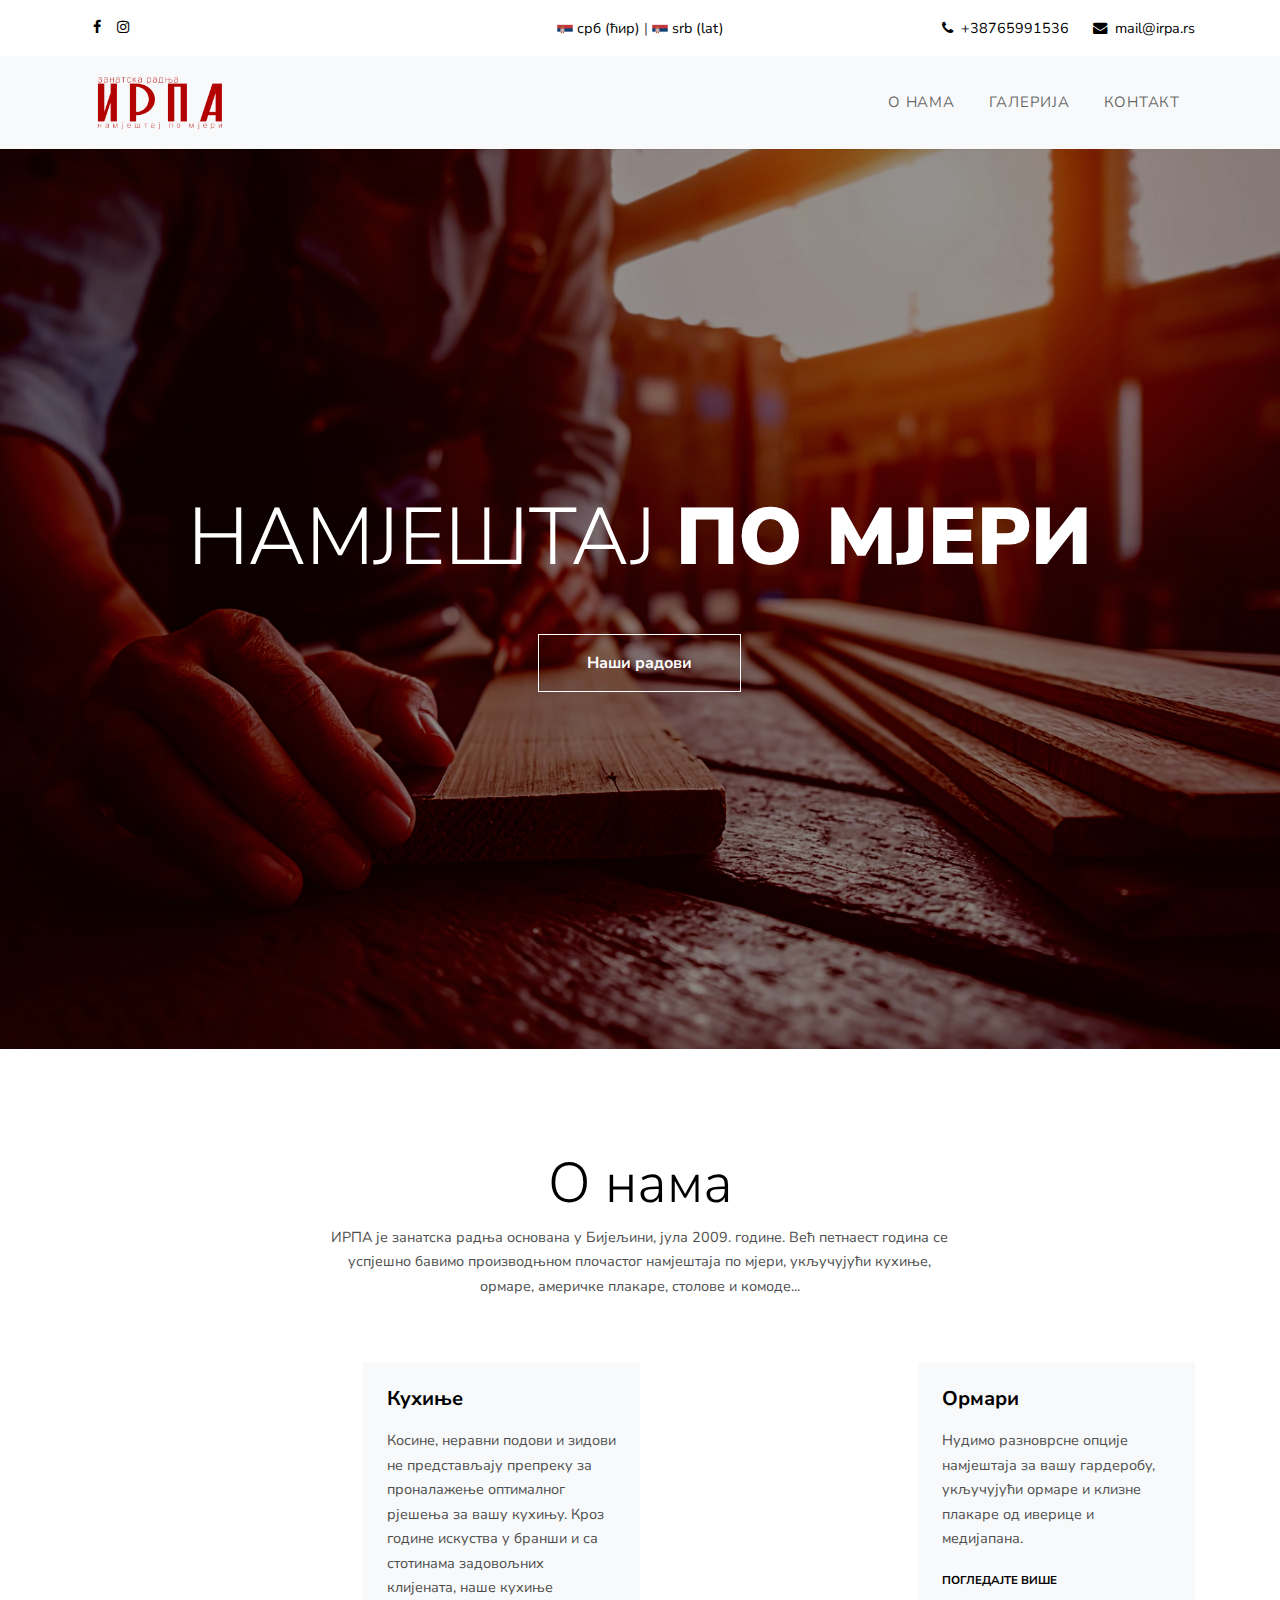
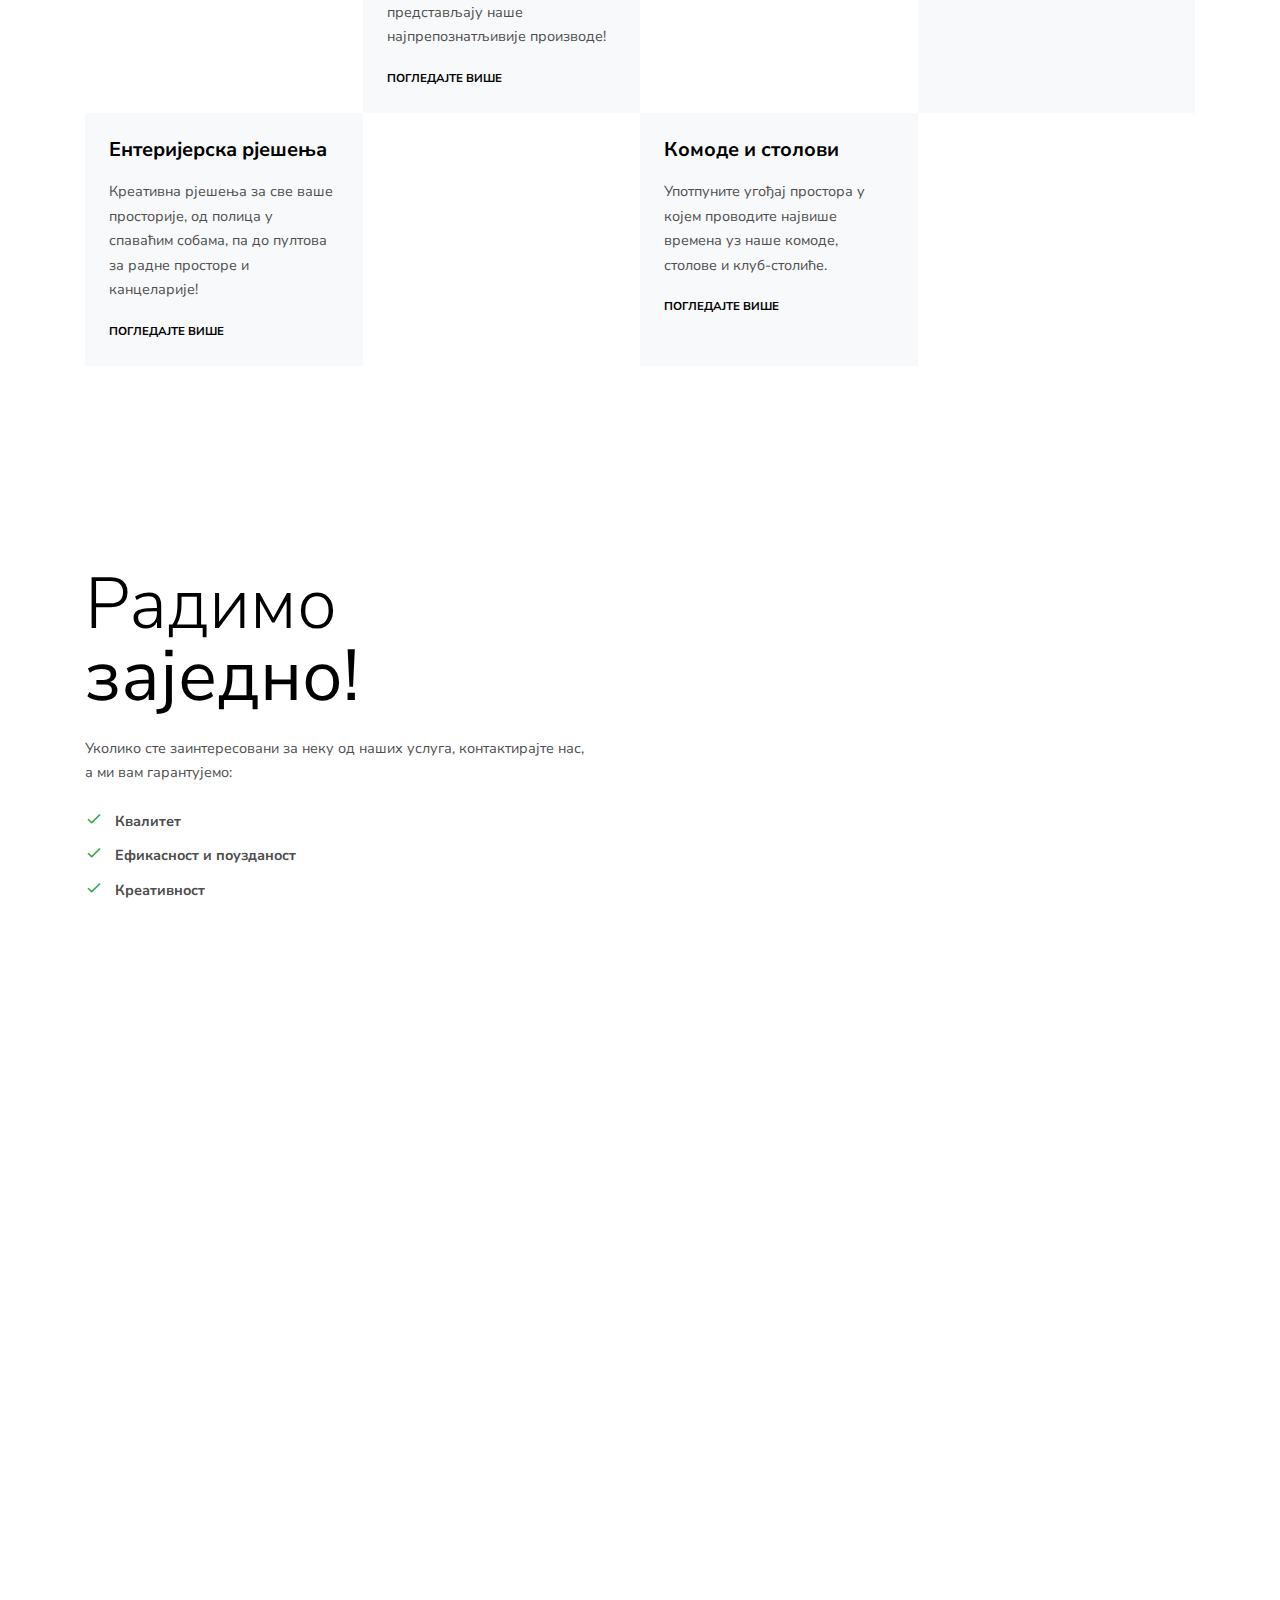
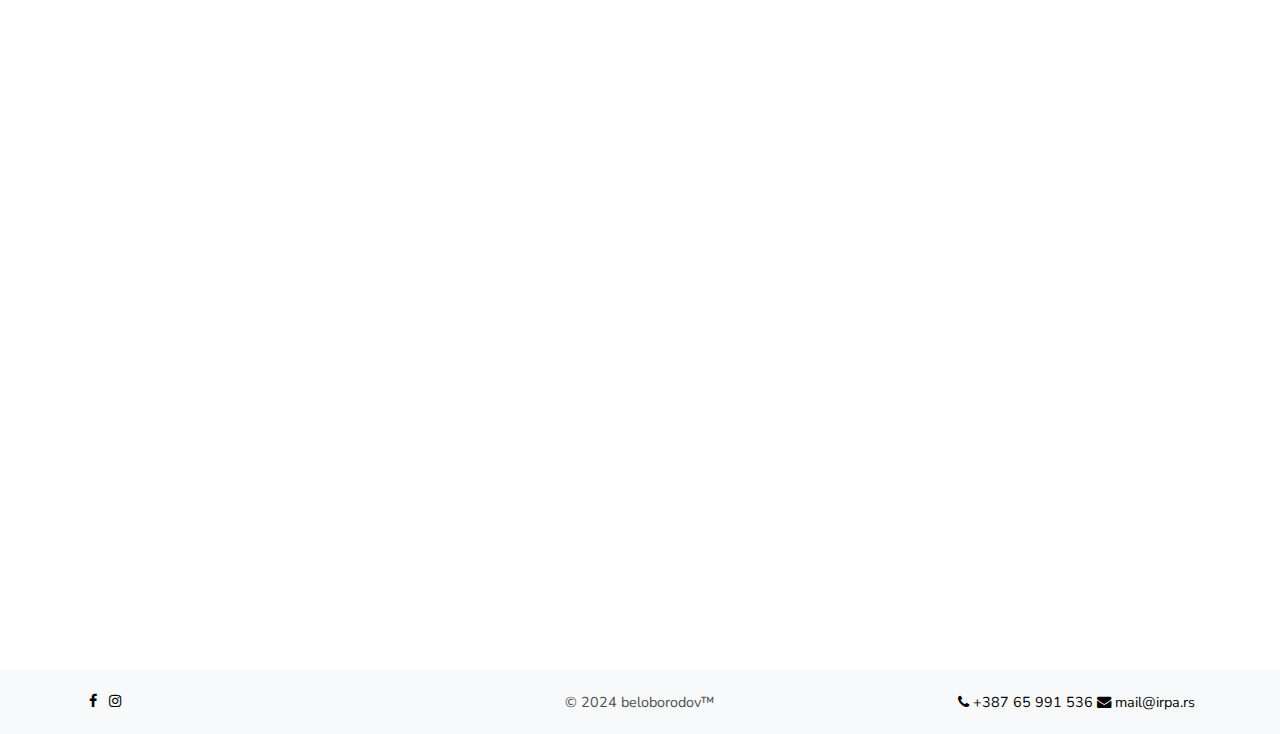
==== commit 93ace978: "message" ====
--- a/index.html
+++ b/index.html
@@ -21,6 +21,15 @@
 
 <div class="site-wrap">
 
+  <div class="site-mobile-menu">
+    <div class="site-mobile-menu-header">
+      <div class="site-mobile-menu-close mt-3">
+        <span class="icon-close2 js-menu-toggle"></span>
+      </div>
+    </div>
+    <div class="site-mobile-menu-body"></div>
+  </div>
+
   <div class="site-navbar-wrap bg-white">
     <div class="container py-2">
       <div class="row align-items-center justify-content-between">
@@ -68,8 +77,8 @@
                         <div class="d-inline-block d-lg-none ml-md-0 mr-auto py-3"><a href="#" class="site-menu-toggle js-menu-toggle text-black"><span class="icon-menu h3"></span></a></div>
                         <ul class="site-menu js-clone-nav d-none d-lg-block">
                             <li><a href="index.html">О нама</a></li>
-                            <li><a href="index.html">Портфолио</a></li>
-                            <li><a href="index.html">Контакт</a></li>
+                            <li><a href="galerija.html">Галерија</a></li>
+                            <li><a href="index.html#contact-section">Контакт</a></li>
                         </ul>
                     </div>
                 </nav>
@@ -79,13 +88,13 @@
 </div>
   
   <div class="slide-one-item home-slider owl-carousel">
-    <div class="site-blocks-cover overlay" style="background-image: url(images/hero_bg_1.jpg);" data-aos="fade" data-stellar-background-ratio="0.5">
+    <div class="site-blocks-cover overlay" style="background-image: url(images/hero_bg_1.jpg);" data-aos="fade" data-stellar-background-ratio="1">
       <div class="container">
         <div class="row align-items-center justify-content-center text-center">
           <div class="col-md-10">
             <h1 class="mb-5">Намјештај <strong>по мјери</strong></h1>
             <p>
-              <a href="portfolio.html" class="btn btn-white btn-outline-white py-3 px-5 rounded-0"><strong>Наши радови</strong></a>
+              <a href="galerija.html" class="btn btn-white btn-outline-white py-3 px-5 rounded-0"><strong>Наши радови</strong></a>
             </p>
           </div>
         </div>
@@ -112,7 +121,7 @@
               <div class="p-4">
                 <h2 class="h5 mb-3 text-black line-height-sm"><strong>Кухиње</strong></h2>
                 <p>Косине, неравни подови и зидови не представљају препреку за проналажење оптималног рјешења за вашу кухињу. Кроз године искуства у бранши и са стотинама задовољних клијената, наше кухиње представљају наше најпрепознатљивије производе!</p>
-                <p class="mb-0"><a href="#" class=""><small class="text-uppercase font-weight-bold text-black">Погледајте више</small></a></p>
+                <p class="mb-0"><a href="galerija.html" class=""><small class="text-uppercase font-weight-bold text-black">Погледајте више</small></a></p>
               </div>
             </div>
           </div>
@@ -125,7 +134,7 @@
               <div class="p-4">
                 <h2 class="h5 mb-3 text-black line-height-sm"><strong>Oрмари</strong></h2>
                 <p>Нудимо разноврсне опције намјештаја за вашу гардеробу, укључујући ормаре и клизне плакаре од иверице и медијапана.</p>
-                <p class="mb-0"><a href="#" class=""><small class="text-uppercase font-weight-bold text-black">Погледајте више</small></a></p>
+                <p class="mb-0"><a href="galerija.html" class=""><small class="text-uppercase font-weight-bold text-black">Погледајте више</small></a></p>
               </div>
             </div>
           </div>
@@ -138,7 +147,7 @@
               <div class="p-4">
                 <h2 class="h5 mb-3 text-black line-height-sm"><strong>Ентеријерска рјешења</strong></h2>
                 <p>Креативна рјешења за све ваше просторије, од полица у спаваћим собама, па до пултова за радне просторе и канцеларије!</p>
-                <p class="mb-0"><a href="#" class=""><small class="text-uppercase font-weight-bold text-black">Погледајте више</small></a></p>
+                <p class="mb-0"><a href="galerija.html" class=""><small class="text-uppercase font-weight-bold text-black">Погледајте више</small></a></p>
               </div>
             </div>
           </div>
@@ -151,7 +160,7 @@
               <div class="p-4">
                 <h2 class="h5 mb-3 text-black line-height-sm"><strong>Комоде и столови</strong></h2>
                 <p>Употпуните угођај простора у којем проводите највише времена уз наше комоде, столове и клуб-столиће.</p>
-                <p class="mb-0"><a href="#" class=""><small class="text-uppercase font-weight-bold text-black">Погледајте више</small></a></p>
+                <p class="mb-0"><a href="galerija.html" class=""><small class="text-uppercase font-weight-bold text-black">Погледајте више</small></a></p>
               </div>
             </div>
           </div>
@@ -182,9 +191,9 @@
       <a href="https://vimeo.com/channels/staffpicks/93951774" class="play-button popup-vimeo"><span class="icon-play"></span></a>
     </div>
     <div class="text order-1">
-      <h2 class="site-heading text-black mb-3">Погледајте наш <strong>портфолио</strong></h2>
+      <h2 class="site-heading text-black mb-3">Погледајте нашу <strong>галерију</strong></h2>
       <p class="lead">Уколико немате јасну идеју какав намјештај желите, погледајте галерију наших изабраних радова, која Вам може послужити као инспирација!</p>
-      <p><a href="portfolio.html" class="btn btn-outline-primary btn-sm rounded-0 p-2 px-4">ПОРТФОЛИО</a></p>
+      <p><a href="galerija.html" class="btn btn-outline-primary btn-sm rounded-0 p-2 px-4">ГАЛЕРИЈА</a></p>
     </div>
   </div>
 
--- a/css/style.css
+++ b/css/style.css
@@ -470,6 +470,18 @@
   .site-blocks-cover.inner-page, .site-blocks-cover.inner-page .row {
     min-height: 600px;
     height: calc(80vh); }
+    
+    @media (max-width: 768px) { 
+      .site-blocks-cover, .site-blocks-cover .row {
+        min-height: 400px; /* Reduce the minimum height */
+        height: calc(50vh); /* You can also set it to auto or a different value */
+      }
+      
+      .site-blocks-cover.inner-page, .site-blocks-cover.inner-page .row {
+        min-height: 400px; /* Adjust the inner page height */
+        height: calc(30vh); /* Set to auto or another desired height */
+      }
+    }
   .site-blocks-cover .sub-text {
     font-size: 1.1rem;
     text-transform: uppercase;
@@ -1070,8 +1082,7 @@
     .block-37:hover .image:before, .block-37:focus .image:before {
       opacity: .7;
       visibility: visible; }
-
-      .center {
+  .center {
     display: flex;
     justify-content: center; /* Centers content horizontally */ }
 
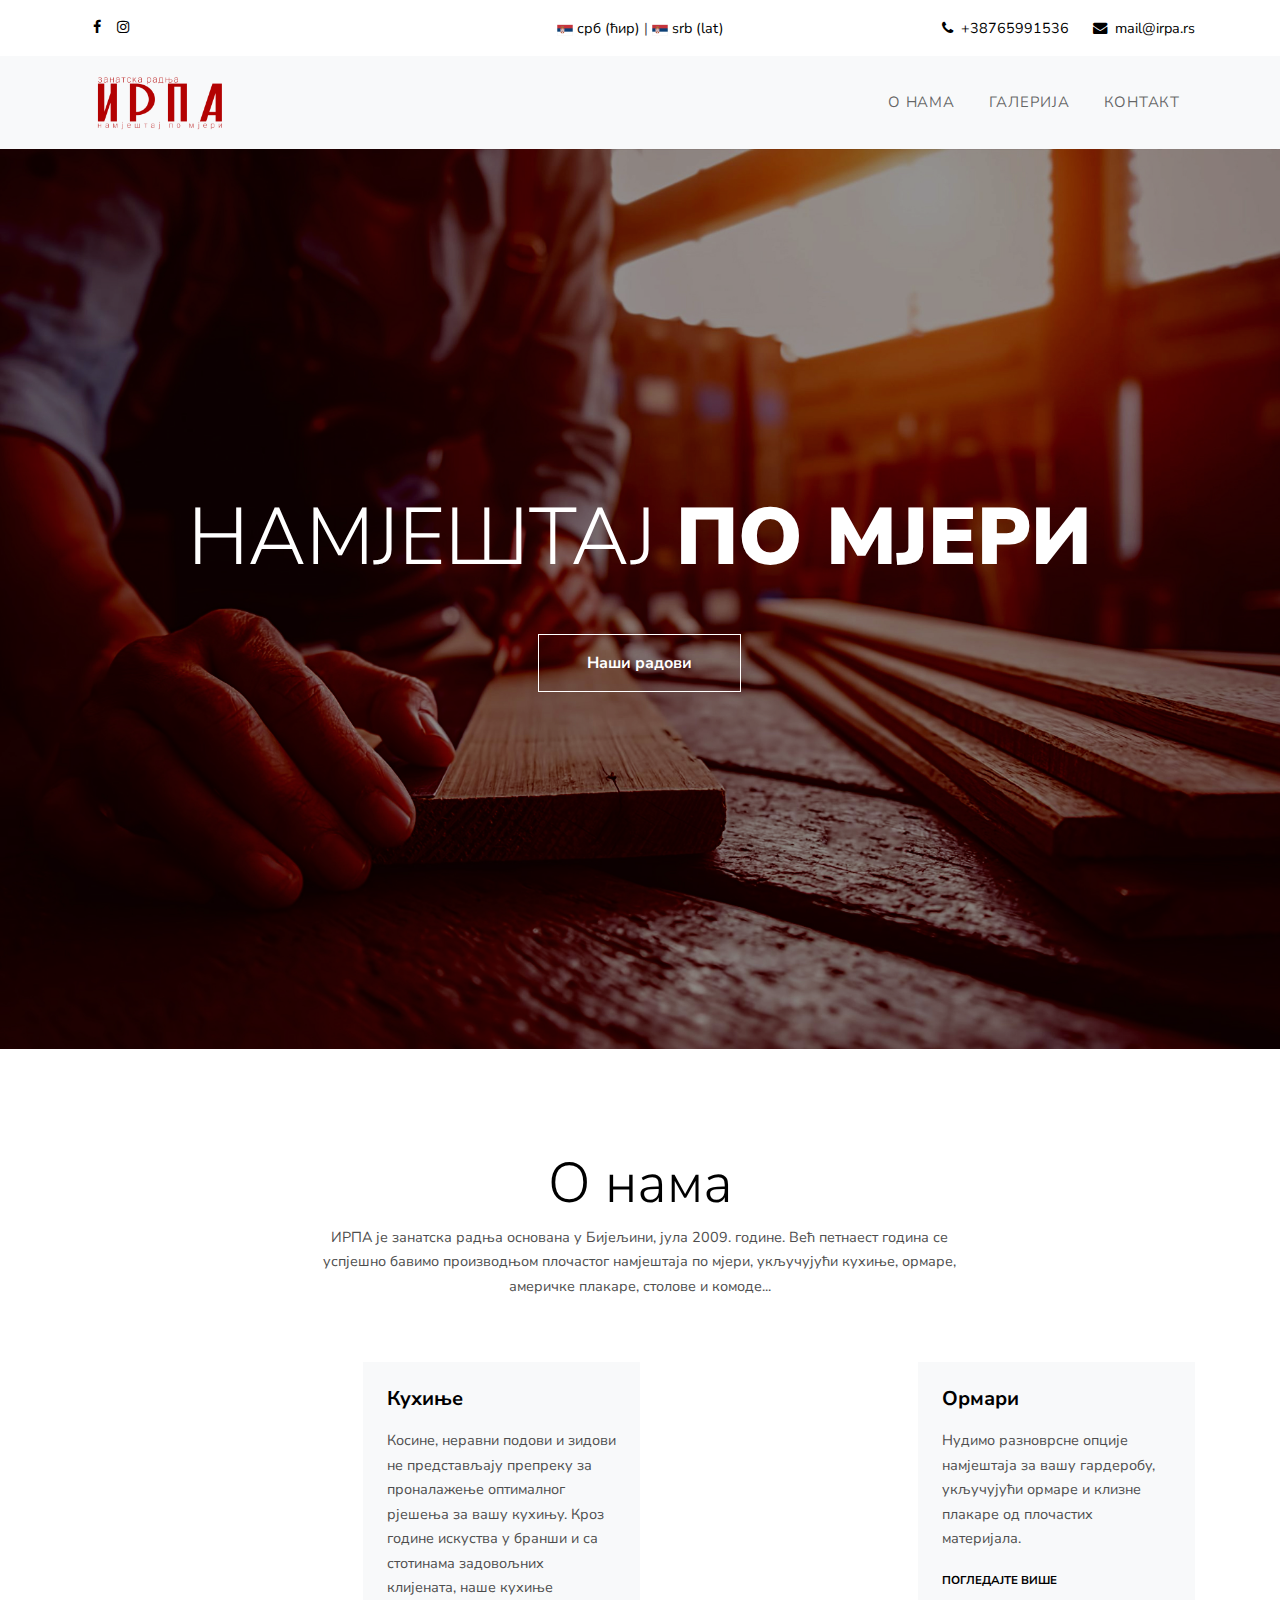
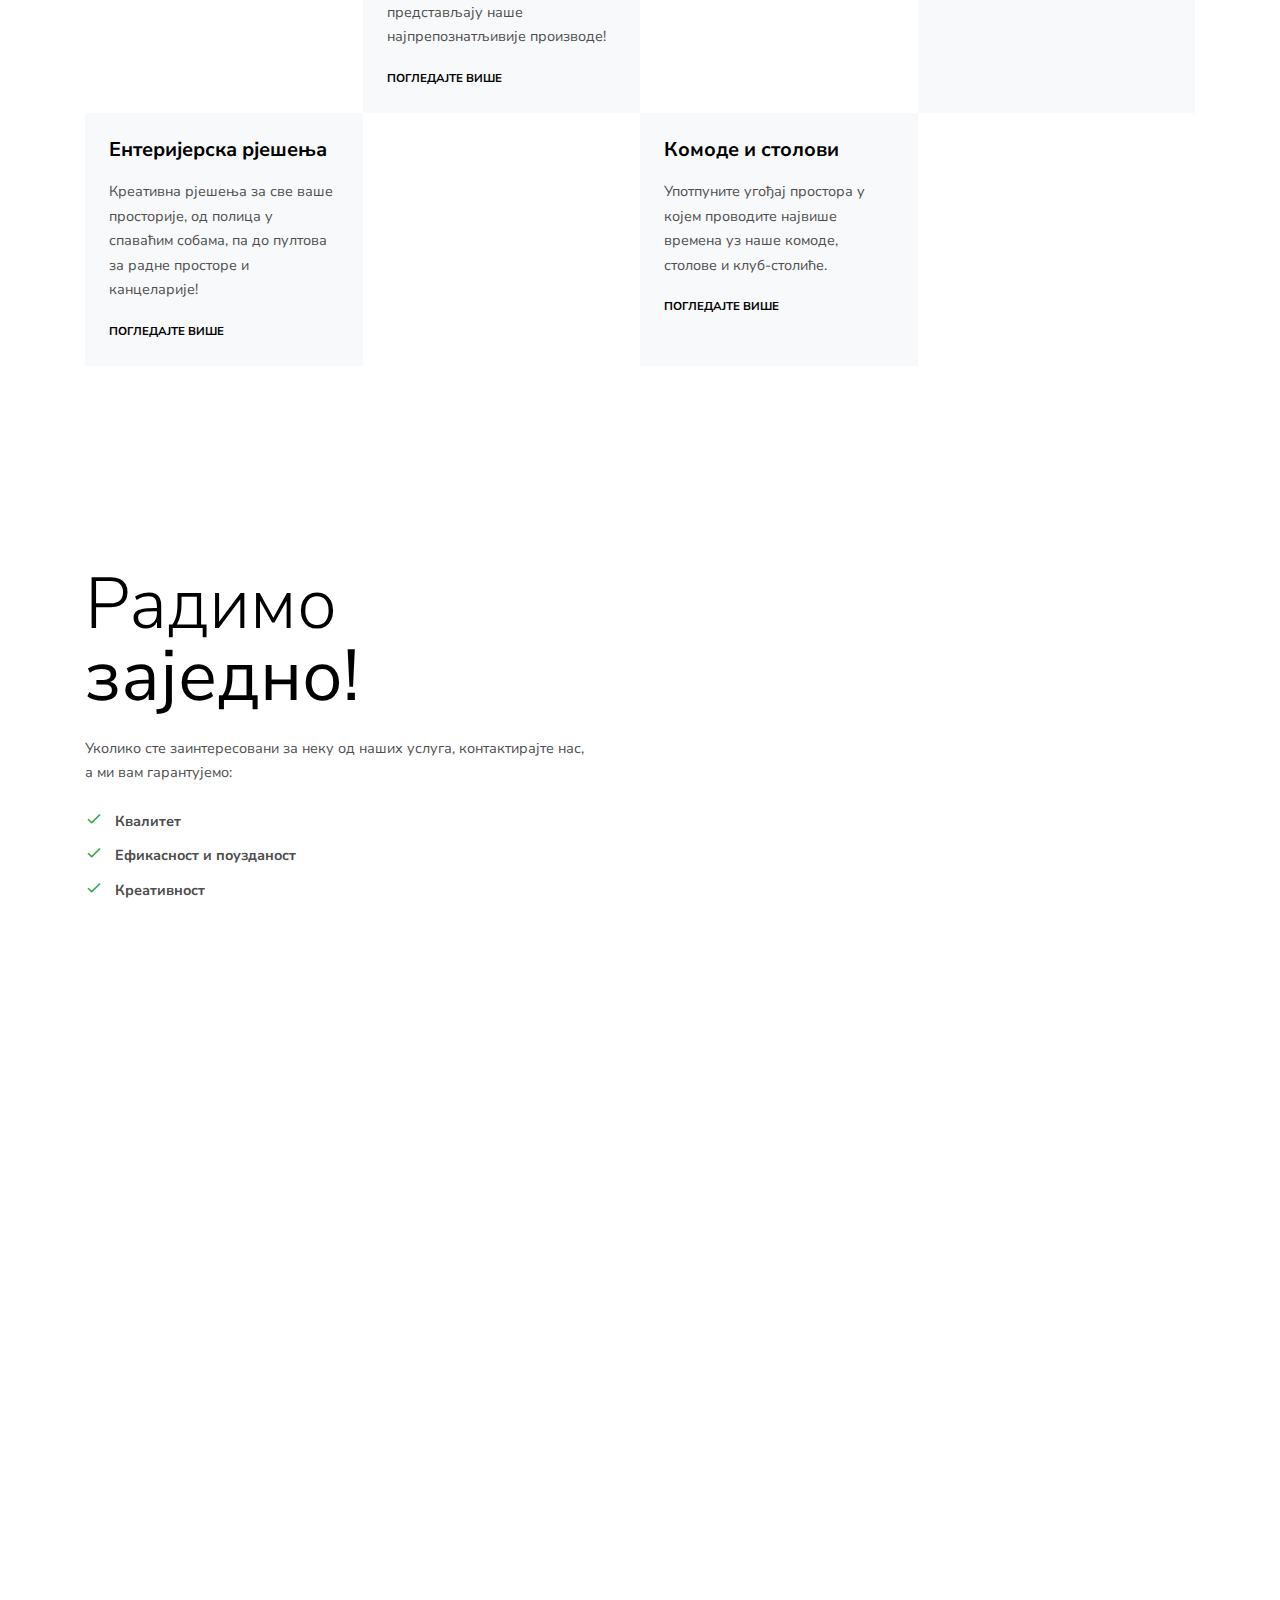
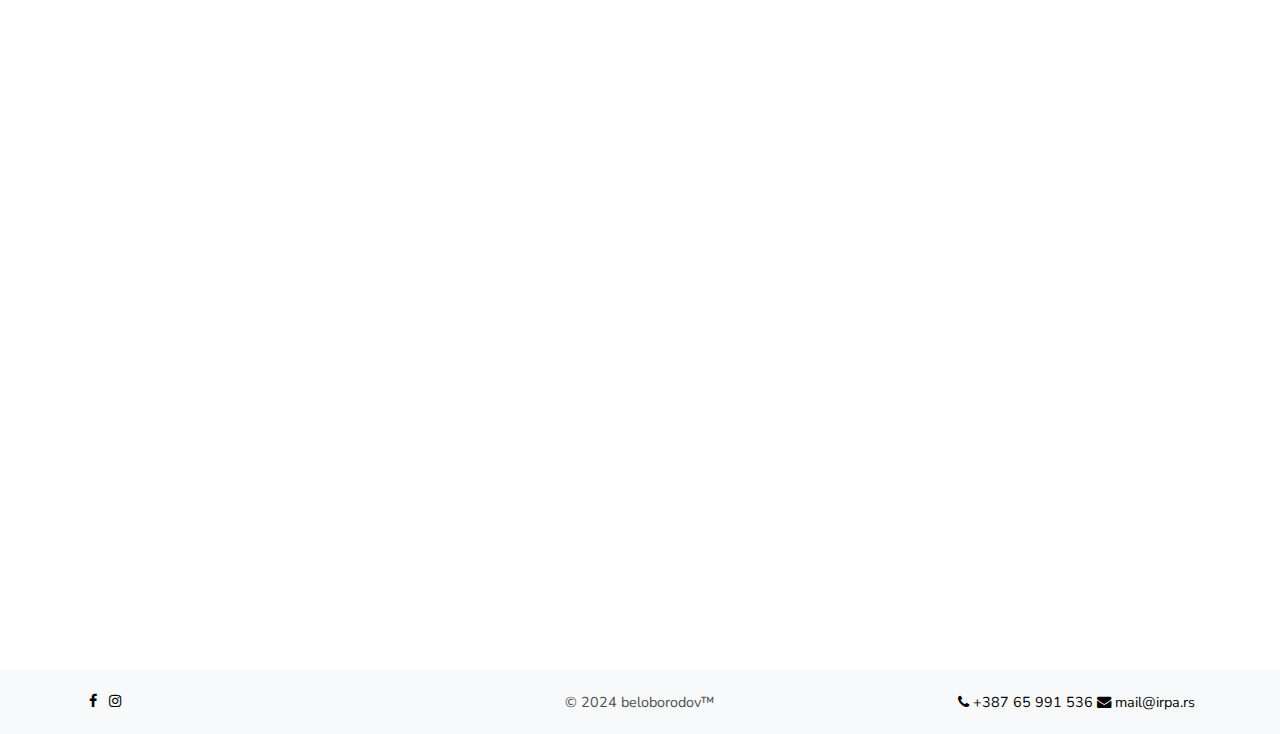
==== commit 310d2d8f: "-" ====
--- a/index.html
+++ b/index.html
@@ -45,7 +45,7 @@
             срб (ћир)
           </a>
           |
-          <a href="#indexlatin.html">
+          <a href="indexlatin.html">
             <img src="flag.png" alt="Serbia Flag" style="height: 16px; width: 16px;" />
             srb (lat)
           </a>
@@ -109,7 +109,7 @@
           <h2 class="font-weight-light text-black display-4">О нама</h2>
         </div>
         <div class="col-md-7 text-center">
-          <p>ИРПА је занатска радња основана у Бијељини, јула 2009. године. Већ петнаест година се успјешно бавимо производњном плочастог намјештаја по мјери, укључујући кухиње, ормаре, америчке плакаре, столове и комоде...</p>
+          <p>ИРПА је занатска радња основана у Бијељини, јула 2009. године. Већ петнаест година се успјешно бавимо производњом плочастог намјештаја по мјери, укључујући кухиње, ормаре, америчке плакаре, столове и комоде...</p>
         </div>
       </div>
 
@@ -133,7 +133,7 @@
             <div class="col-md-6 bg-light text order-md-1 order-lg-2">
               <div class="p-4">
                 <h2 class="h5 mb-3 text-black line-height-sm"><strong>Oрмари</strong></h2>
-                <p>Нудимо разноврсне опције намјештаја за вашу гардеробу, укључујући ормаре и клизне плакаре од иверице и медијапана.</p>
+                <p>Нудимо разноврсне опције намјештаја за вашу гардеробу, укључујући ормаре и клизне плакаре од плочастих материјала.</p>
                 <p class="mb-0"><a href="galerija.html" class=""><small class="text-uppercase font-weight-bold text-black">Погледајте више</small></a></p>
               </div>
             </div>
@@ -188,7 +188,6 @@
 
   <div class="site-block-half d-block d-lg-flex site-block-video" data-aos="fade">
     <div class="image bg-image order-2" style="background-image: url(images/hero_bg_13.jpg); ">
-      <a href="https://vimeo.com/channels/staffpicks/93951774" class="play-button popup-vimeo"><span class="icon-play"></span></a>
     </div>
     <div class="text order-1">
       <h2 class="site-heading text-black mb-3">Погледајте нашу <strong>галерију</strong></h2>
--- a/css/style.css
+++ b/css/style.css
@@ -1089,3 +1089,4 @@
   .bg-brown {
     background-color: #A52A2A; /* A rich brown color */
     }
+    